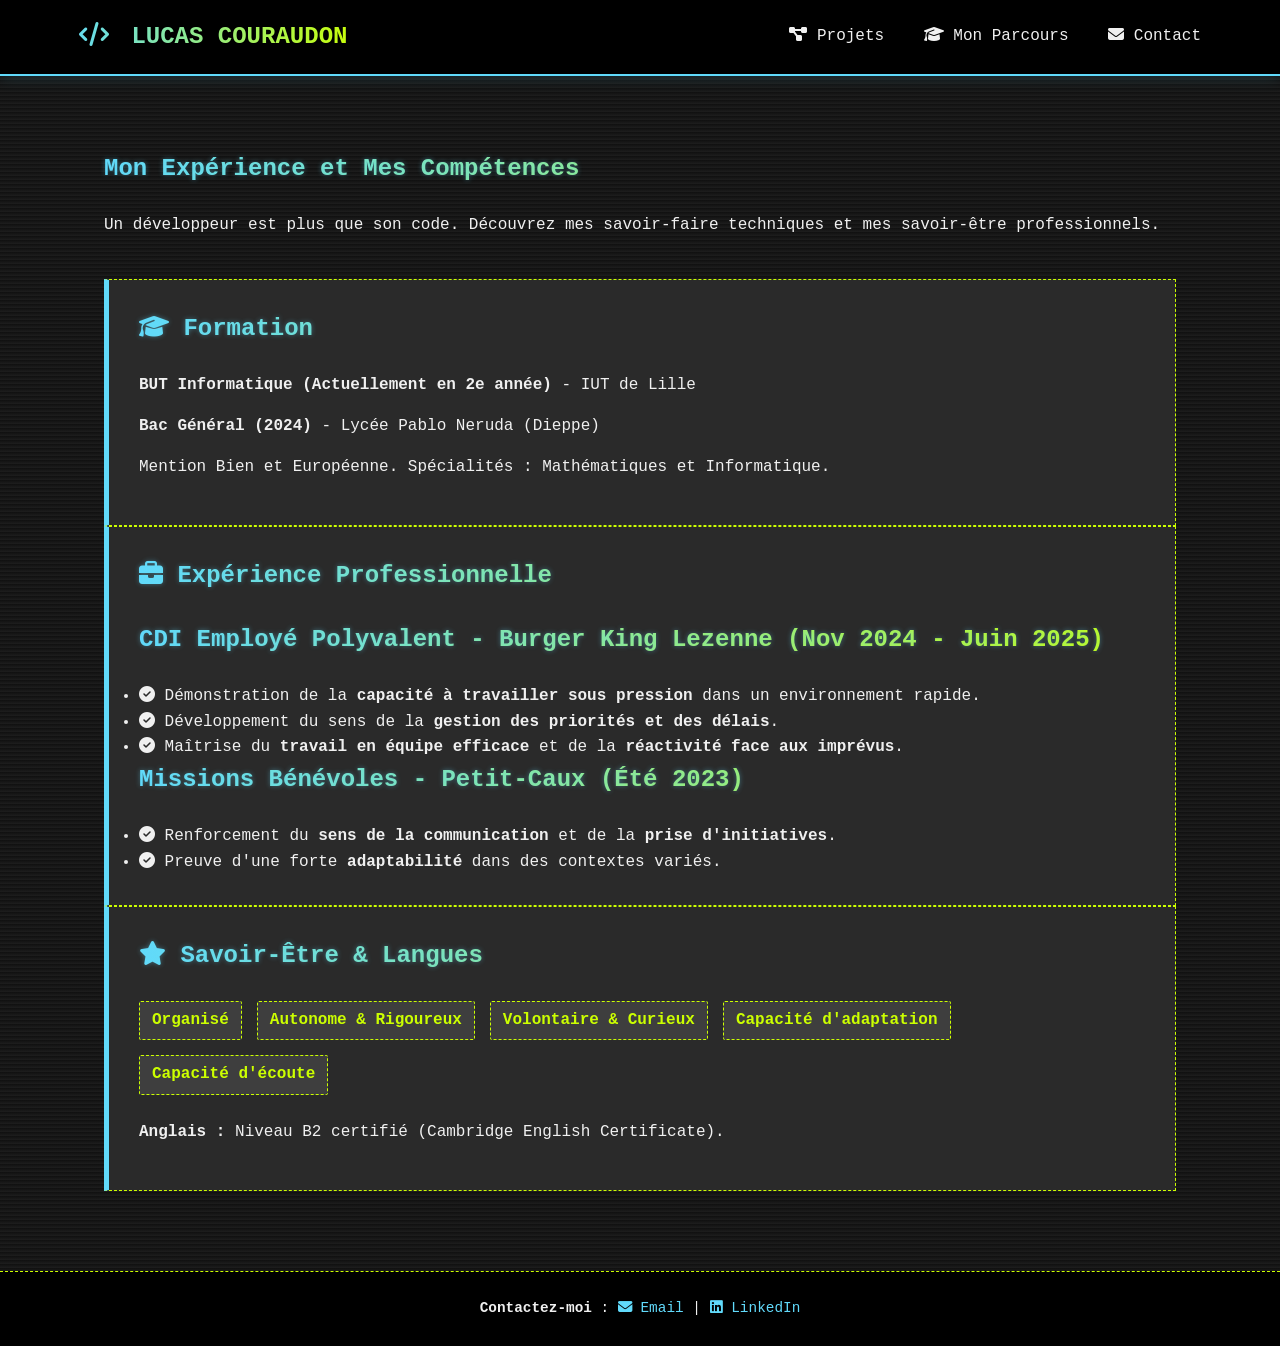
==== parcours.html @ 6d96cc27 "svp" ====
<!DOCTYPE html>
<html lang="fr">
<head>
    <meta charset="UTF-8">
    <meta name="viewport" content="width=device-width, initial-scale=1.0">
    <title>Mon Parcours - Lucas Couraudon</title>
    <link rel="stylesheet" href="style.css">
    <link rel="stylesheet" href="https://cdnjs.cloudflare.com/ajax/libs/font-awesome/6.5.2/css/all.min.css">
</head>
<body>
<nav class="navbar">
    <a href="index.html" class="logo"><i class="fas fa-code" style="margin-right: 8px;"></i> LUCAS COURAUDON</a>
    <div>
        <a href="projets.html"><i class="fas fa-project-diagram"></i> Projets</a>
        <a href="parcours.html"><i class="fas fa-graduation-cap"></i> Mon Parcours</a>
        <a href="mailto:couraudonlucas01@gmail.com"><i class="fas fa-envelope"></i> Contact</a>
    </div>
</nav>

<section>
    <h1>Mon Expérience et Mes Compétences</h1>
    <p style="color: var(--text-muted); margin-bottom: 40px;">Un développeur est plus que son code. Découvrez mes savoir-faire techniques et mes savoir-être professionnels.</p>

    <div class="project-card">
        <h2><i class="fas fa-graduation-cap"></i> Formation</h2>
        <p><strong>BUT Informatique (Actuellement en 2e année)</strong> - IUT de Lille</p>
        <p><strong>Bac Général (2024)</strong> - Lycée Pablo Neruda (Dieppe)</p>
        <p>Mention Bien et Européenne. Spécialités : Mathématiques et Informatique.</p>
    </div>

    <div class="project-card">
        <h2><i class="fas fa-briefcase"></i> Expérience Professionnelle</h2>
        <h3><strong>CDI Employé Polyvalent</strong> - Burger King Lezenne (Nov 2024 - Juin 2025)</h3>
        <ul>
            <li><i class="fas fa-check-circle"></i> Démonstration de la <strong>capacité à travailler sous pression</strong> dans un environnement rapide.</li>
            <li><i class="fas fa-check-circle"></i> Développement du sens de la <strong>gestion des priorités et des délais</strong>.</li>
            <li><i class="fas fa-check-circle"></i> Maîtrise du <strong>travail en équipe efficace</strong> et de la <strong>réactivité face aux imprévus</strong>.</li>
        </ul>
        <h3>Missions Bénévoles - Petit-Caux (Été 2023)</h3>
        <ul>
            <li><i class="fas fa-check-circle"></i> Renforcement du <strong>sens de la communication</strong> et de la <strong>prise d'initiatives</strong>.</li>
            <li><i class="fas fa-check-circle"></i> Preuve d'une forte <strong>adaptabilité</strong> dans des contextes variés.</li>
        </ul>
    </div>

    <div class="project-card">
        <h2><i class="fas fa-star"></i> Savoir-Être & Langues</h2>
        <div class="badges" style="justify-content: flex-start;">
            <span class="badge">Organisé</span>
            <span class="badge">Autonome & Rigoureux</span>
            <span class="badge">Volontaire & Curieux</span>
            <span class="badge">Capacité d'adaptation</span>
            <span class="badge">Capacité d'écoute</span>
        </div>
        <p style="margin-top: 25px;"><strong>Anglais :</strong> Niveau B2 certifié (Cambridge English Certificate).</p>
    </div>
</section>

<footer>
    <p>
        <strong>Contactez-moi</strong> :
        <a href="mailto:couraudonlucas01@gmail.com"><i class="fas fa-envelope"></i> Email</a>
        |
        <a href="https://www.linkedin.com/in/lucas-couraudon-b217b035a/" target="_blank"><i class="fab fa-linkedin"></i> LinkedIn</a>
    </p>
</footer>
</body>
</html>
---- style.css ----
/* style.css (CORRECTION SOULIGNEMENT DES LIENS) */
:root {
    --primary-color: #61dafb; /* Bleu Azur */
    --secondary-color: #CCFF00; /* Vert Acide / Chaux */
    --background-dark: #1E1E1E;
    --surface-dark: #2A2A2A;
    --text-light: #F0F0F0;
    --text-muted: #F0F0F0;
    --font-family: 'Consolas', 'Courier New', monospace;
}
* { margin: 0; padding: 0; box-sizing: border-box; }

/* FOND DU BODY AVEC TEXTURE SUBTILE */
body {
    font-family: var(--font-family);
    line-height: 1.6;
    color: var(--text-light);
    background-color: var(--background-dark);
    padding-top: 70px;
    background-image: linear-gradient(180deg, #101010, #1E1E1E);
    background-size: 100% 4px;
}

/* NAVIGATION */
.navbar {
    background-color: #000000;
    border-bottom: 2px solid var(--primary-color);
    box-shadow: 0 0 15px rgba(97, 218, 251, 0.2);
    padding: 18px 5%;
    display: flex;
    justify-content: space-between;
    align-items: center;
    position: fixed;
    width: 100%;
    top: 0;
    z-index: 1000;
}
.navbar .logo {
    background-image: linear-gradient(90deg, var(--primary-color), var(--secondary-color));
    -webkit-background-clip: text;
    -webkit-text-fill-color: transparent;
    font-size: 1.5em;
    font-weight: 700;
    text-decoration: none; /* CORRECTION: Retrait du soulignement du logo */
}
.navbar a {
    color: var(--text-light);
    padding: 0 15px;
    transition: color 0.3s;
    text-decoration: none; /* CORRECTION: Retrait du soulignement des liens de navigation */
}
.navbar a:hover { color: var(--secondary-color); }

/* SECTIONS GÉNÉRALES */
section { padding: 80px 5%; max-width: 1200px; margin: 0 auto; }
h1, h2, h3 {
    background-image: linear-gradient(90deg, var(--primary-color), var(--secondary-color));
    -webkit-background-clip: text;
    -webkit-text-fill-color: transparent;
    margin-bottom: 25px;
    text-shadow: 0 0 5px rgba(97, 218, 251, 0.4);
}

/* 1. HERO SECTION & BLOC VISUEL */
.hero-visual {
    background: var(--surface-dark);
    border: 3px dashed var(--secondary-color);
    animation: flicker 1.5s infinite alternate;
    display: flex;
    align-items: center;
    justify-content: space-between;
    padding: 100px 5%;
    max-width: 1200px;
    margin: 0 auto;
}

/* 1. Icône Géante (espacement corrigé) */
.profile-block {
    flex-shrink: 0;
    margin-right: 80px;
    text-align: center;
}
.giant-icon {
    font-size: 10em;
    background-image: linear-gradient(135deg, var(--primary-color), var(--secondary-color));
    -webkit-background-clip: text;
    -webkit-text-fill-color: transparent;
    text-shadow: 0 0 30px rgba(97, 218, 251, 0.8);
    padding: 20px;
    border: 5px dashed var(--secondary-color);
    border-radius: 0;
    background-color: #202020;
}

/* BOUTON D'ACTION PRINCIPAL */
.hero-content-text {
    flex-grow: 1;
    text-align: left;
}
.hero-content-text .cta-button {
    margin-top: 40px;
    display: inline-block;
    background-color: var(--primary-color);
    color: var(--background-dark);
    padding: 15px 35px;
    border-radius: 3px;
    font-weight: 700;
    font-size: 1.1em;
    transition: background 0.3s, box-shadow 0.3s;
    box-shadow: 0 0 10px rgba(97, 218, 251, 0.5);
    text-decoration: none; /* CORRECTION: Retrait du soulignement */
}
.hero-content-text .cta-button:hover {
    background: linear-gradient(45deg, var(--primary-color), var(--secondary-color));
    color: var(--background-dark);
}

/* 2. SECTION STACK TECHNIQUE */
.tech-stack {
    padding: 80px 5%;
    text-align: center;
}
.tech-stack h2 {
    margin-bottom: 40px;
}
.badges {
    display: flex;
    flex-wrap: wrap;
    gap: 15px;
    justify-content: center;
}

/* 2. PROJET CARDS */
.project-card {
    background: var(--surface-dark);
    padding: 30px;
    border-radius: 0;
    transition: transform 0.3s, box-shadow 0.3s;
    border: 1px dashed var(--secondary-color);
    border-left: 5px solid var(--primary-color);
}
.project-card:hover {
    transform: none;
    box-shadow: 0 0 20px rgba(204, 255, 0, 0.5);
}
.project-card h3 {
    background-image: linear-gradient(90deg, var(--primary-color), var(--secondary-color));
    -webkit-background-clip: text;
    -webkit-text-fill-color: transparent;
    font-size: 1.5em;
}

/* CORRECTION 4. ALIGNEMENT DES BADGES DANS LES CARTES DE PROJET */
.project-card .badges {
    justify-content: flex-start !important;
    margin-left: 0;
    margin-right: 0;
}

/* 4. & 5. CORRECTIONS DANS LA PAGE PROJETS */
.project-card p {
    margin: 15px 0;
    color: var(--text-light);
}

/* Boutons de projet (Style et Espacement) */
.project-card .cta-button {
    background: none;
    color: var(--secondary-color);
    padding: 10px 20px;
    border: 2px solid var(--secondary-color);
    border-radius: 3px;
    box-shadow: none;
    margin-top: 25px;
    display: inline-block;
    font-weight: 700;
    transition: background-color 0.3s, box-shadow 0.3s;
    text-decoration: none; /* CORRECTION: Retrait du soulignement */
}

.project-card .cta-button:hover {
    background-color: var(--secondary-color);
    color: var(--background-dark);
    box-shadow: 0 0 10px rgba(204, 255, 0, 0.5);
}

/* 3. BADGES DE COMPÉTENCES */
.badge {
    background-color: #3e3e3e;
    color: var(--secondary-color);
    border: 1px dashed var(--secondary-color);
    padding: 6px 12px;
    border-radius: 2px;
    font-weight: 600;
}
.badge i {
    color: var(--primary-color);
}

/* FOOTER */
footer {
    background-color: #000;
    color: var(--text-light);
    text-align: center;
    padding: 25px 0;
    font-size: 0.9em;
    border-top: 1px dashed var(--secondary-color);
}
footer a {
    color: var(--primary-color);
    text-decoration: none; /* CORRECTION: Retrait du soulignement des liens du footer */
}

/* KEYFRAMES et RÉACTIVITÉ (inchangés) */
@keyframes flicker {
    0%, 19%, 21%, 23%, 25%, 54%, 56%, 100% {
        box-shadow: 0 0 5px var(--primary-color);
    }
    20%, 24%, 55% {
        box-shadow: none;
    }
}
@media (max-width: 768px) {
    .hero-visual {
        flex-direction: column;
        text-align: center;
        padding: 50px 5%;
    }
    .profile-block {
        margin-bottom: 30px;
        margin-right: 0;
    }
    .hero-content-text h1, .hero-content-text h2, .hero-content-text .cta-button {
        text-align: center;
    }
    .giant-icon {
        font-size: 8em;
    }
}
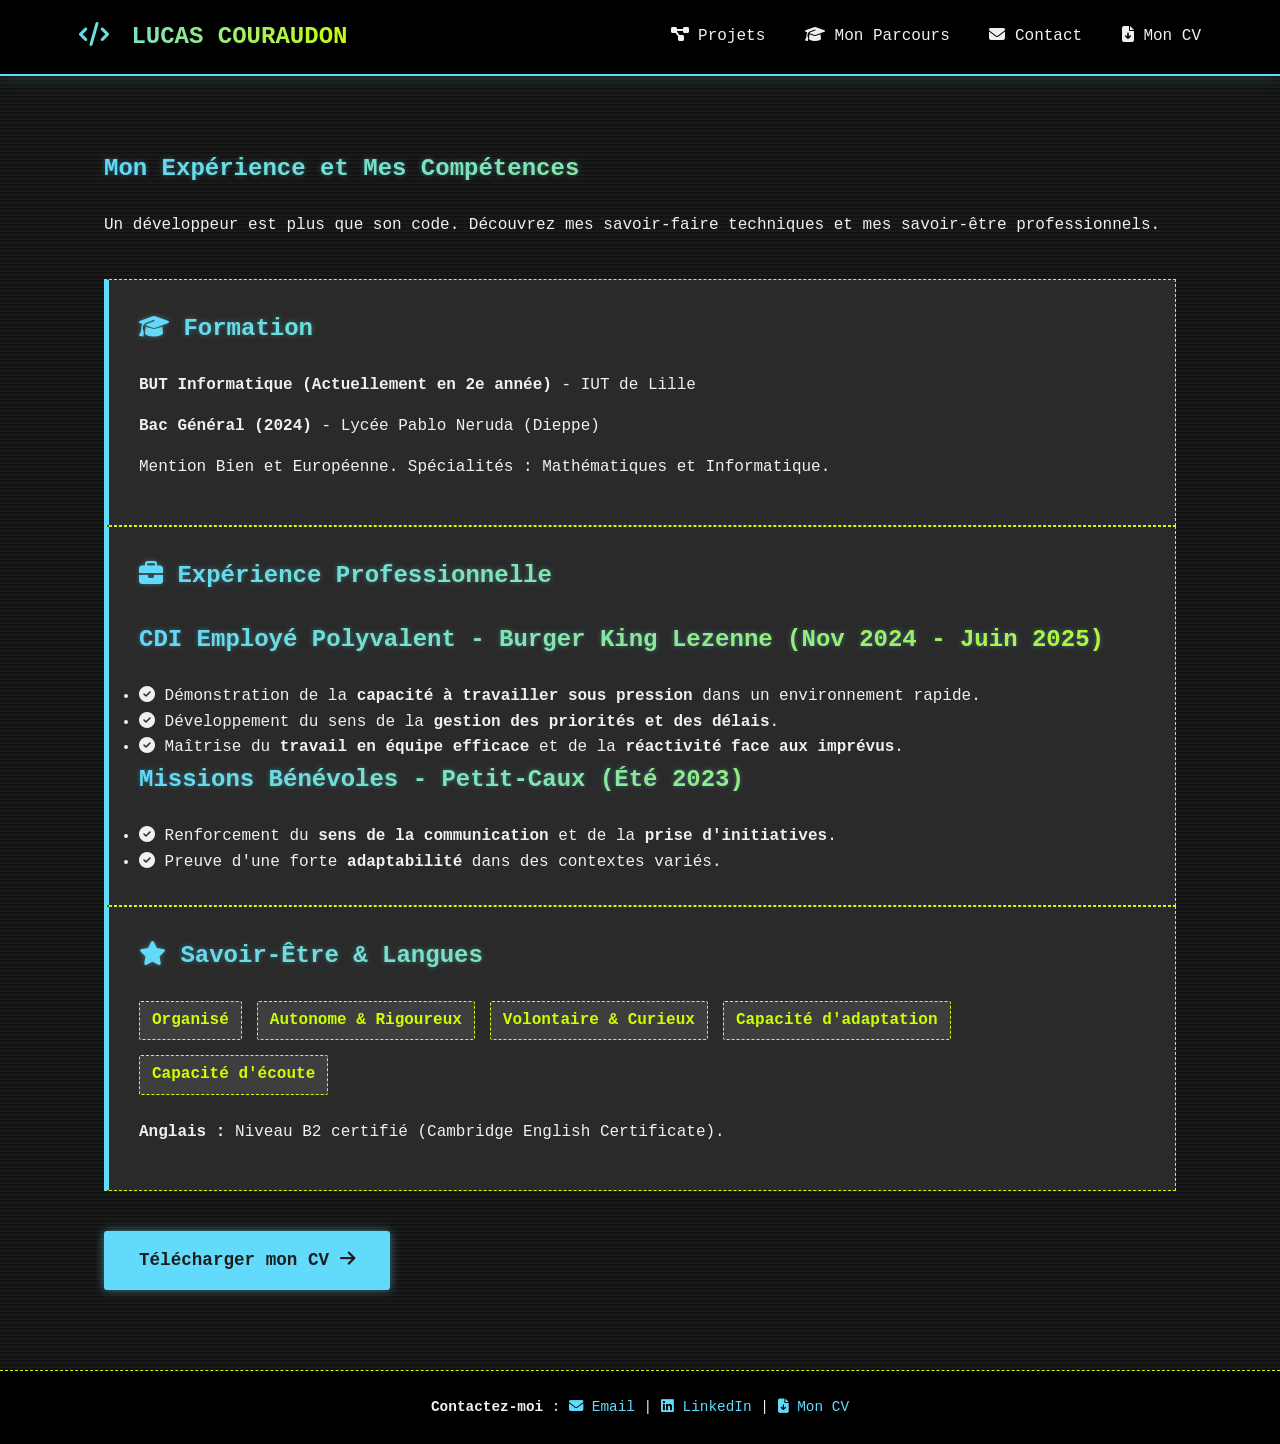
==== commit 1ec3f472: "never give up" ====
--- a/parcours.html
+++ b/parcours.html
@@ -14,6 +14,7 @@
         <a href="projets.html"><i class="fas fa-project-diagram"></i> Projets</a>
         <a href="parcours.html"><i class="fas fa-graduation-cap"></i> Mon Parcours</a>
         <a href="mailto:couraudonlucas01@gmail.com"><i class="fas fa-envelope"></i> Contact</a>
+        <a href="CV-CouraudonLucas.pdf" download="CV-CouraudonLucas.pdf"><i class="fas fa-file-download"></i> Mon CV</a>
     </div>
 </nav>
 
@@ -54,6 +55,9 @@
         </div>
         <p style="margin-top: 25px;"><strong>Anglais :</strong> Niveau B2 certifié (Cambridge English Certificate).</p>
     </div>
+    <div class="project">
+        <a href="CV-CouraudonLucas.pdf" download="CV-CouraudonLucas.pdf" class="cta-button">Télécharger mon CV <i class="fas fa-arrow-right"></i></a>
+    </div>
 </section>
 
 <footer>
@@ -62,6 +66,8 @@
         <a href="mailto:couraudonlucas01@gmail.com"><i class="fas fa-envelope"></i> Email</a>
         |
         <a href="https://www.linkedin.com/in/lucas-couraudon-b217b035a/" target="_blank"><i class="fab fa-linkedin"></i> LinkedIn</a>
+        |
+        <a href="CV-CouraudonLucas.pdf" download="CV-CouraudonLucas.pdf"><i class="fas fa-file-download"></i> Mon CV</a>
     </p>
 </footer>
 </body>
--- a/style.css
+++ b/style.css
@@ -1,4 +1,3 @@
-/* style.css (CORRECTION SOULIGNEMENT DES LIENS) */
 :root {
     --primary-color: #61dafb; /* Bleu Azur */
     --secondary-color: #CCFF00; /* Vert Acide / Chaux */
@@ -41,13 +40,13 @@
     -webkit-text-fill-color: transparent;
     font-size: 1.5em;
     font-weight: 700;
-    text-decoration: none; /* CORRECTION: Retrait du soulignement du logo */
+    text-decoration: none;
 }
 .navbar a {
     color: var(--text-light);
     padding: 0 15px;
     transition: color 0.3s;
-    text-decoration: none; /* CORRECTION: Retrait du soulignement des liens de navigation */
+    text-decoration: none;
 }
 .navbar a:hover { color: var(--secondary-color); }
 
@@ -74,7 +73,7 @@
     margin: 0 auto;
 }
 
-/* 1. Icône Géante (espacement corrigé) */
+/* 1. Icône Géante*/
 .profile-block {
     flex-shrink: 0;
     margin-right: 80px;
@@ -97,7 +96,7 @@
     flex-grow: 1;
     text-align: left;
 }
-.hero-content-text .cta-button {
+.cta-button {
     margin-top: 40px;
     display: inline-block;
     background-color: var(--primary-color);
@@ -108,9 +107,9 @@
     font-size: 1.1em;
     transition: background 0.3s, box-shadow 0.3s;
     box-shadow: 0 0 10px rgba(97, 218, 251, 0.5);
-    text-decoration: none; /* CORRECTION: Retrait du soulignement */
-}
-.hero-content-text .cta-button:hover {
+    text-decoration: none;
+}
+.cta-button:hover {
     background: linear-gradient(45deg, var(--primary-color), var(--secondary-color));
     color: var(--background-dark);
 }
@@ -150,20 +149,17 @@
     font-size: 1.5em;
 }
 
-/* CORRECTION 4. ALIGNEMENT DES BADGES DANS LES CARTES DE PROJET */
 .project-card .badges {
     justify-content: flex-start !important;
     margin-left: 0;
     margin-right: 0;
 }
 
-/* 4. & 5. CORRECTIONS DANS LA PAGE PROJETS */
 .project-card p {
     margin: 15px 0;
     color: var(--text-light);
 }
 
-/* Boutons de projet (Style et Espacement) */
 .project-card .cta-button {
     background: none;
     color: var(--secondary-color);
@@ -175,7 +171,7 @@
     display: inline-block;
     font-weight: 700;
     transition: background-color 0.3s, box-shadow 0.3s;
-    text-decoration: none; /* CORRECTION: Retrait du soulignement */
+    text-decoration: none;
 }
 
 .project-card .cta-button:hover {
@@ -208,7 +204,7 @@
 }
 footer a {
     color: var(--primary-color);
-    text-decoration: none; /* CORRECTION: Retrait du soulignement des liens du footer */
+    text-decoration: none;
 }
 
 /* KEYFRAMES et RÉACTIVITÉ (inchangés) */
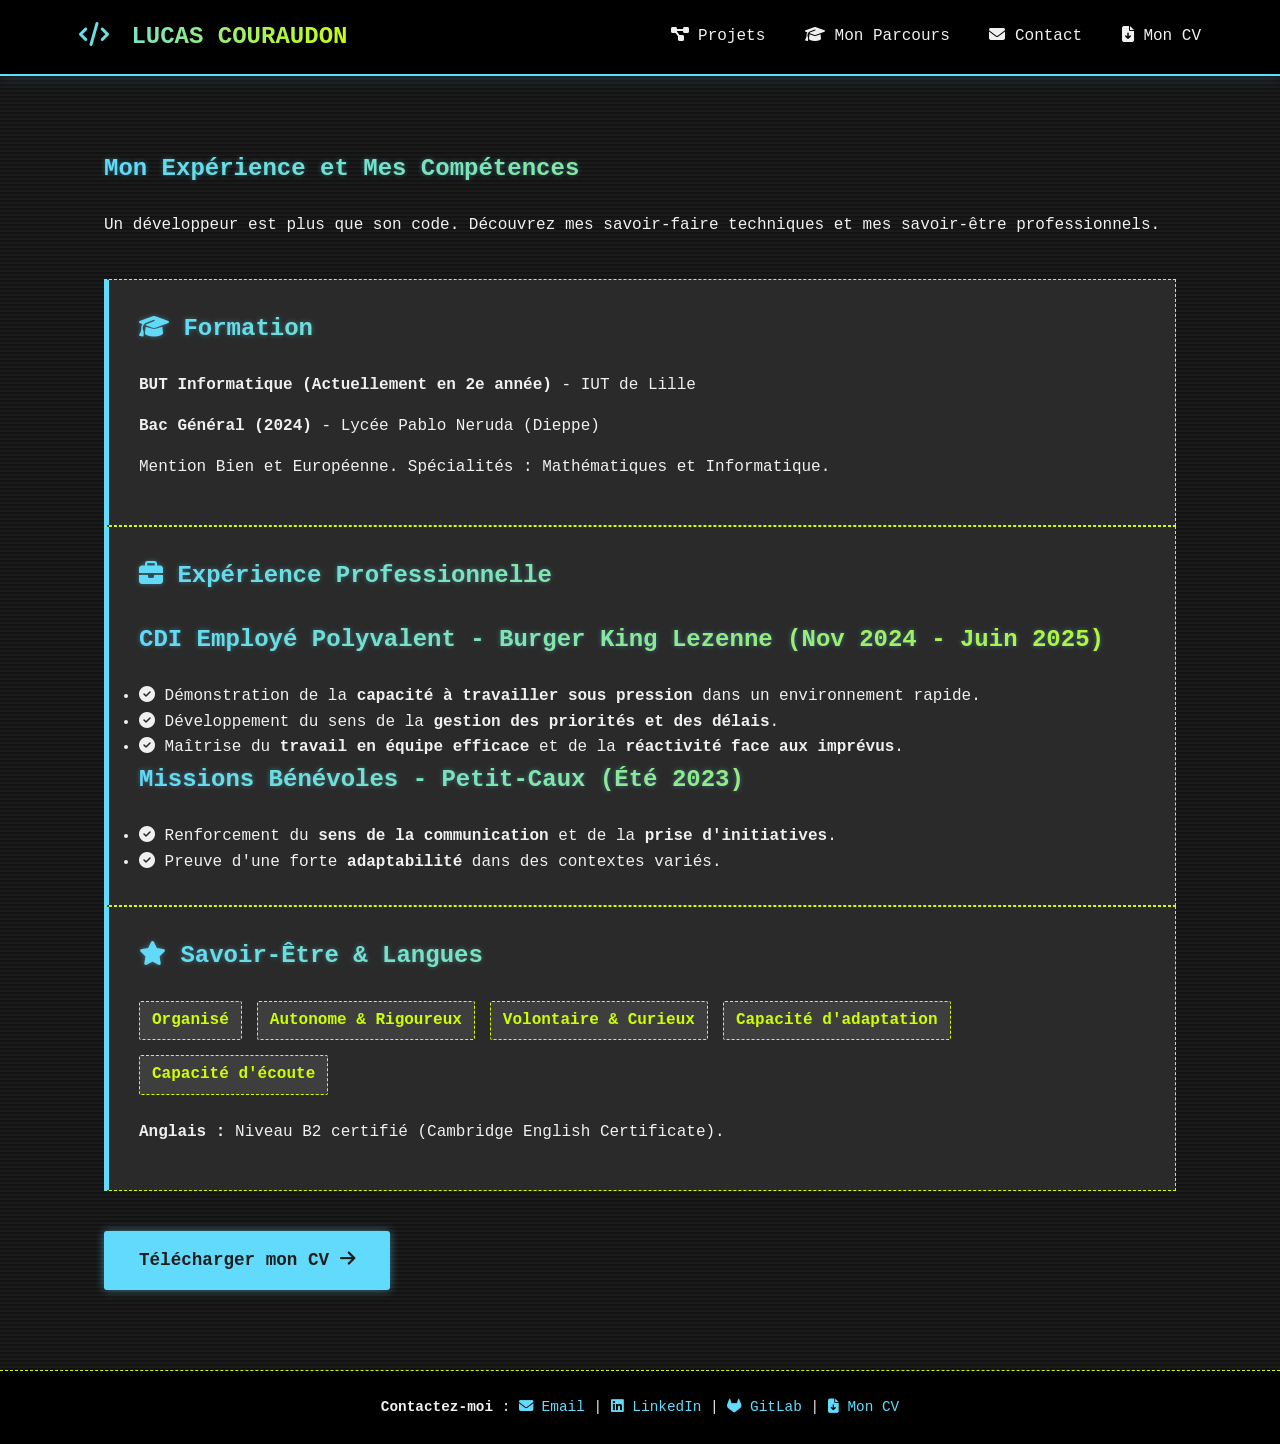
==== commit 31608cac: "Ajout du .msi et de lien vers mon GitLab" ====
--- a/parcours.html
+++ b/parcours.html
@@ -67,6 +67,8 @@
         |
         <a href="https://www.linkedin.com/in/lucas-couraudon-b217b035a/" target="_blank"><i class="fab fa-linkedin"></i> LinkedIn</a>
         |
+        <a href="https://gitlab.univ-lille.fr/lucas.couraudon.etu" target="_blank"><i class="fab fa-gitlab"></i> GitLab</a>
+        |
         <a href="CV-CouraudonLucas.pdf" download="CV-CouraudonLucas.pdf"><i class="fas fa-file-download"></i> Mon CV</a>
     </p>
 </footer>
--- a/style.css
+++ b/style.css
@@ -150,7 +150,7 @@
 }
 
 .project-card .badges {
-    justify-content: flex-start !important;
+    justify-content: flex-start;
     margin-left: 0;
     margin-right: 0;
 }
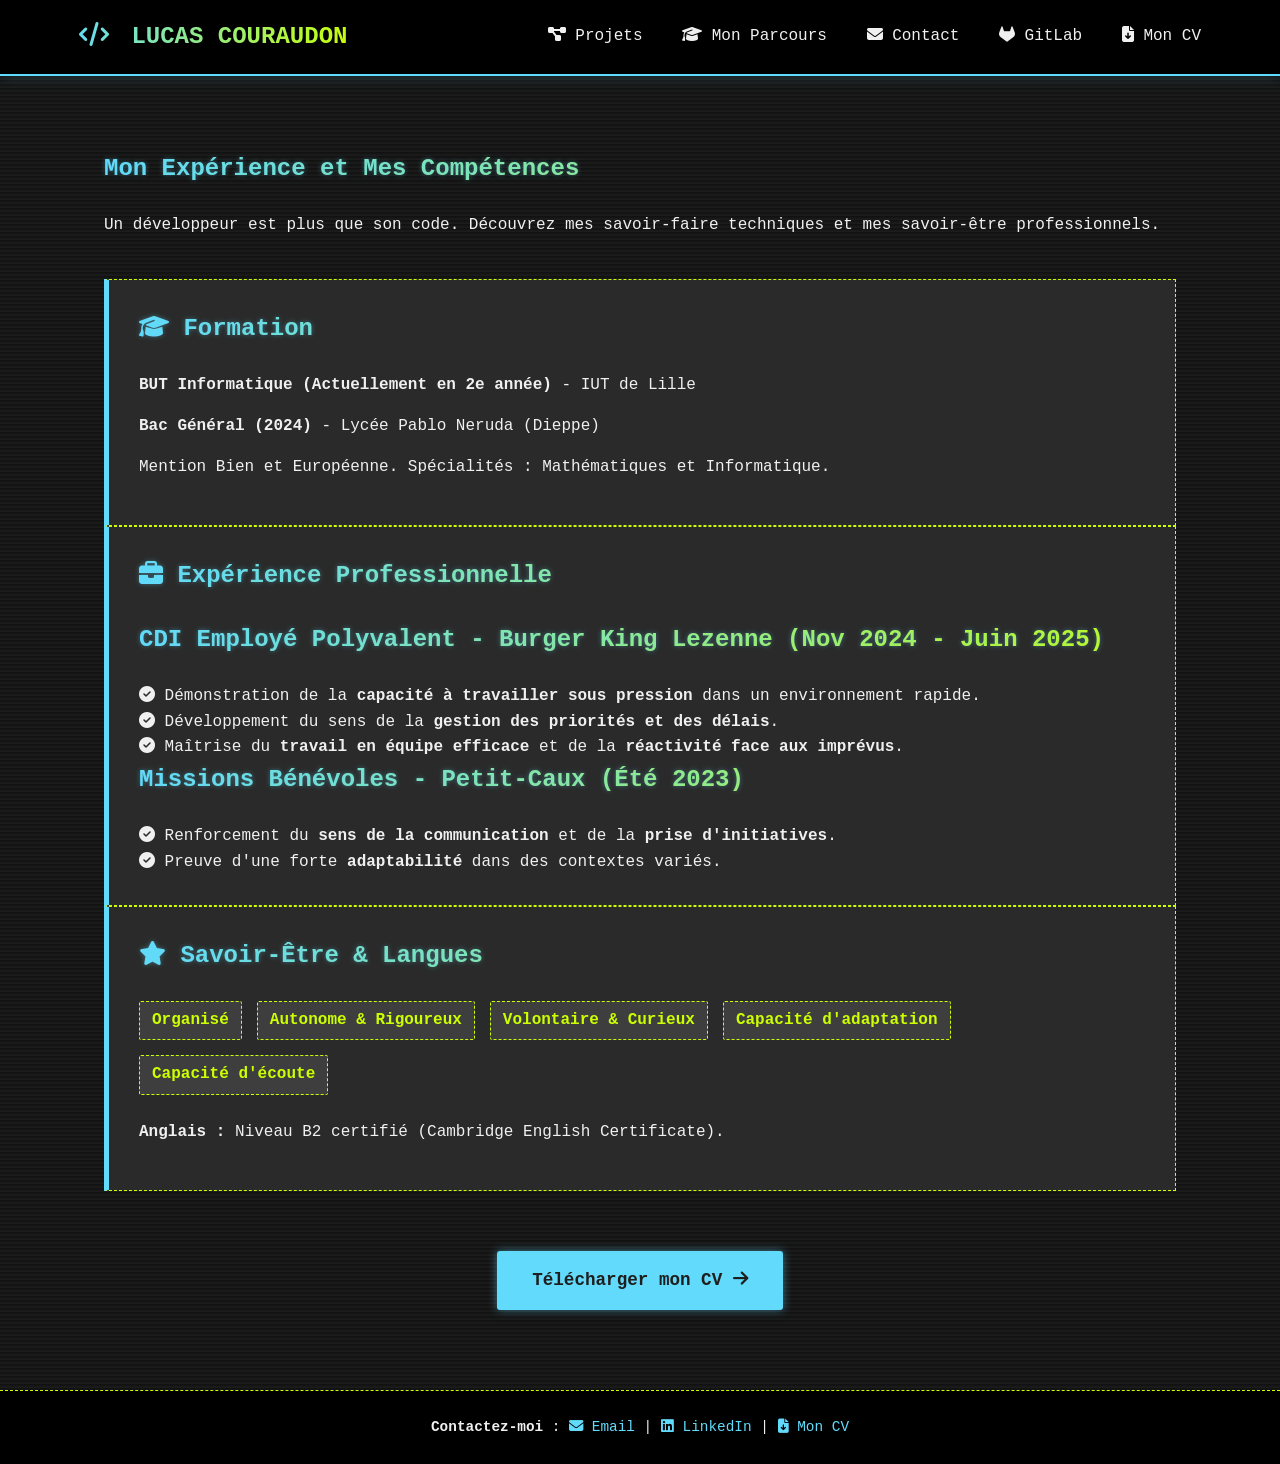
==== commit c78247b5: "Mis a jour du CV-Numérique" ====
--- a/parcours.html
+++ b/parcours.html
@@ -14,6 +14,7 @@
         <a href="projets.html"><i class="fas fa-project-diagram"></i> Projets</a>
         <a href="parcours.html"><i class="fas fa-graduation-cap"></i> Mon Parcours</a>
         <a href="mailto:couraudonlucas01@gmail.com"><i class="fas fa-envelope"></i> Contact</a>
+        <a href="https://gitlab.univ-lille.fr/lucas.couraudon.etu" target="_blank"><i class="fab fa-gitlab"></i> GitLab</a>
         <a href="CV-CouraudonLucas.pdf" download="CV-CouraudonLucas.pdf"><i class="fas fa-file-download"></i> Mon CV</a>
     </div>
 </nav>
@@ -55,7 +56,7 @@
         </div>
         <p style="margin-top: 25px;"><strong>Anglais :</strong> Niveau B2 certifié (Cambridge English Certificate).</p>
     </div>
-    <div class="project">
+    <div class="project" style="text-align: center; margin-top: 20px;">
         <a href="CV-CouraudonLucas.pdf" download="CV-CouraudonLucas.pdf" class="cta-button">Télécharger mon CV <i class="fas fa-arrow-right"></i></a>
     </div>
 </section>
@@ -67,8 +68,6 @@
         |
         <a href="https://www.linkedin.com/in/lucas-couraudon-b217b035a/" target="_blank"><i class="fab fa-linkedin"></i> LinkedIn</a>
         |
-        <a href="https://gitlab.univ-lille.fr/lucas.couraudon.etu" target="_blank"><i class="fab fa-gitlab"></i> GitLab</a>
-        |
         <a href="CV-CouraudonLucas.pdf" download="CV-CouraudonLucas.pdf"><i class="fas fa-file-download"></i> Mon CV</a>
     </p>
 </footer>
--- a/style.css
+++ b/style.css
@@ -149,6 +149,10 @@
     font-size: 1.5em;
 }
 
+.project-card ul {
+    list-style-type: none;
+}
+
 .project-card .badges {
     justify-content: flex-start;
     margin-left: 0;
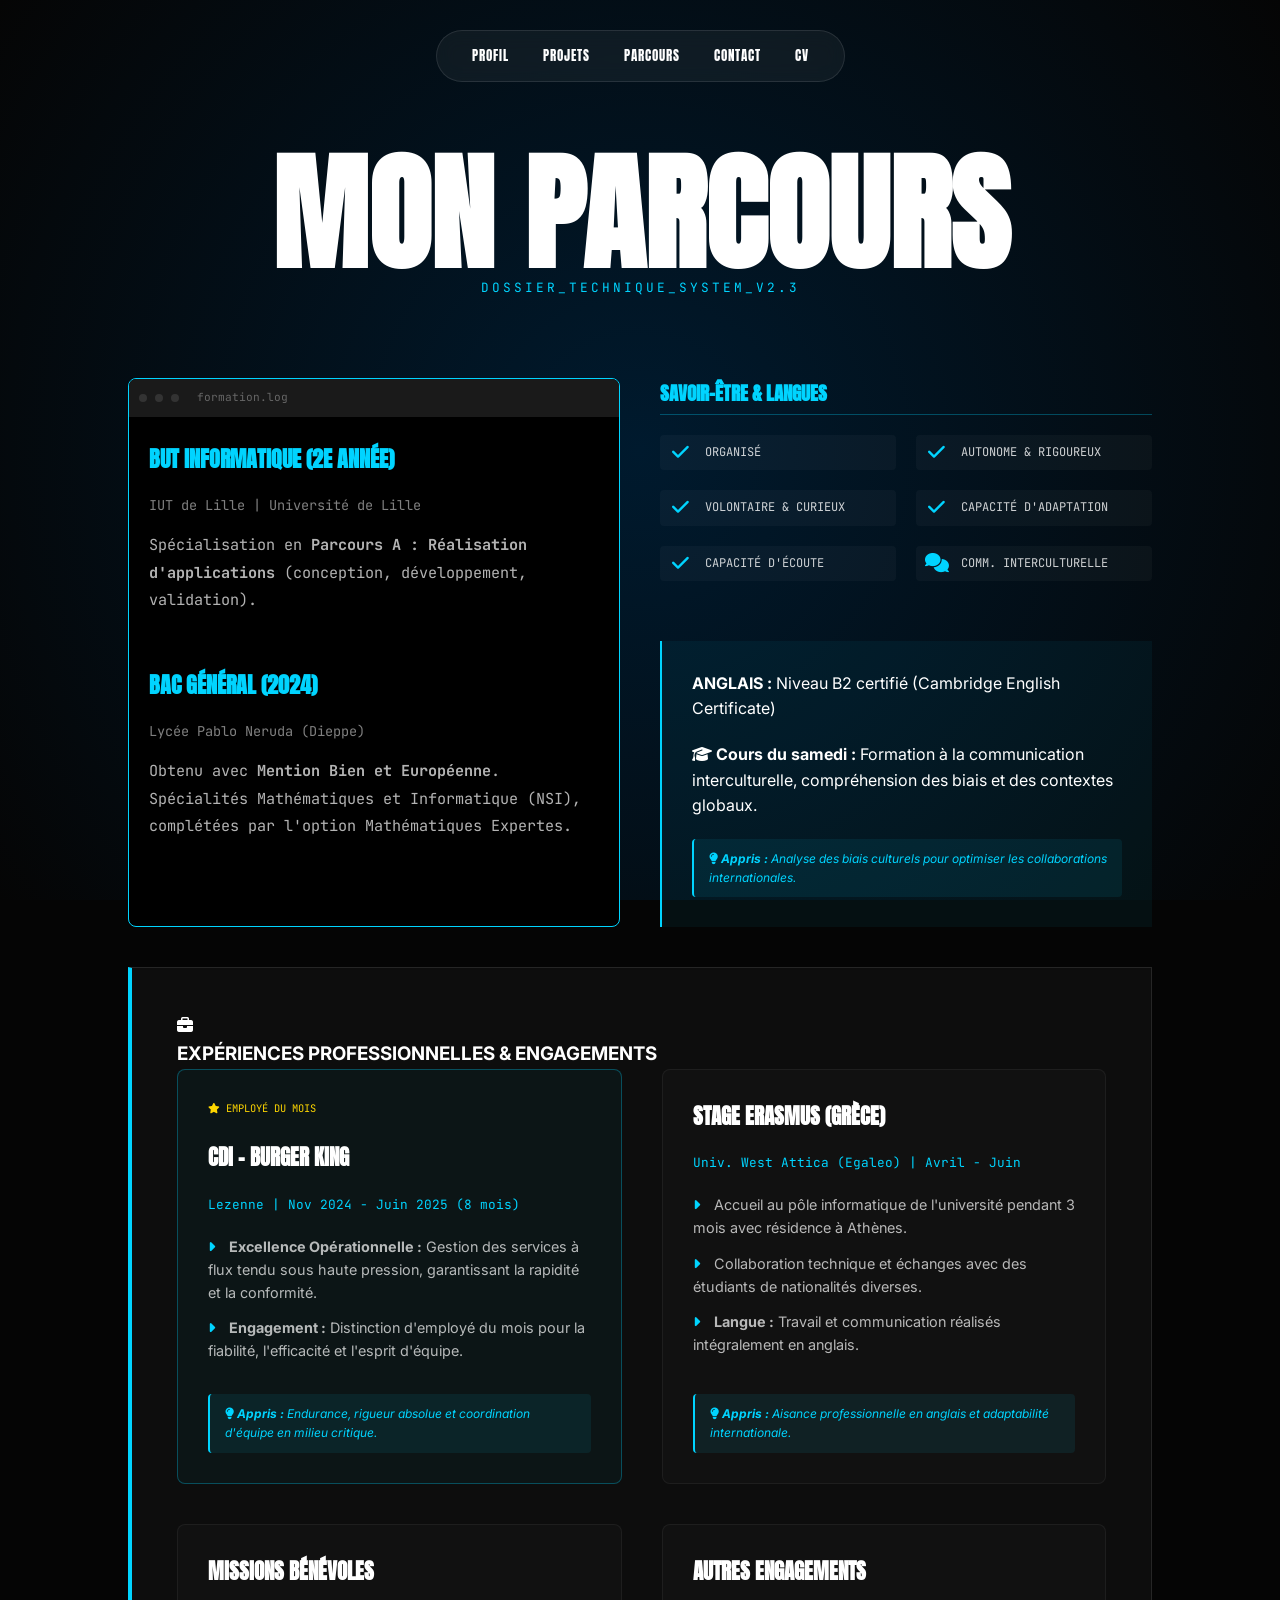
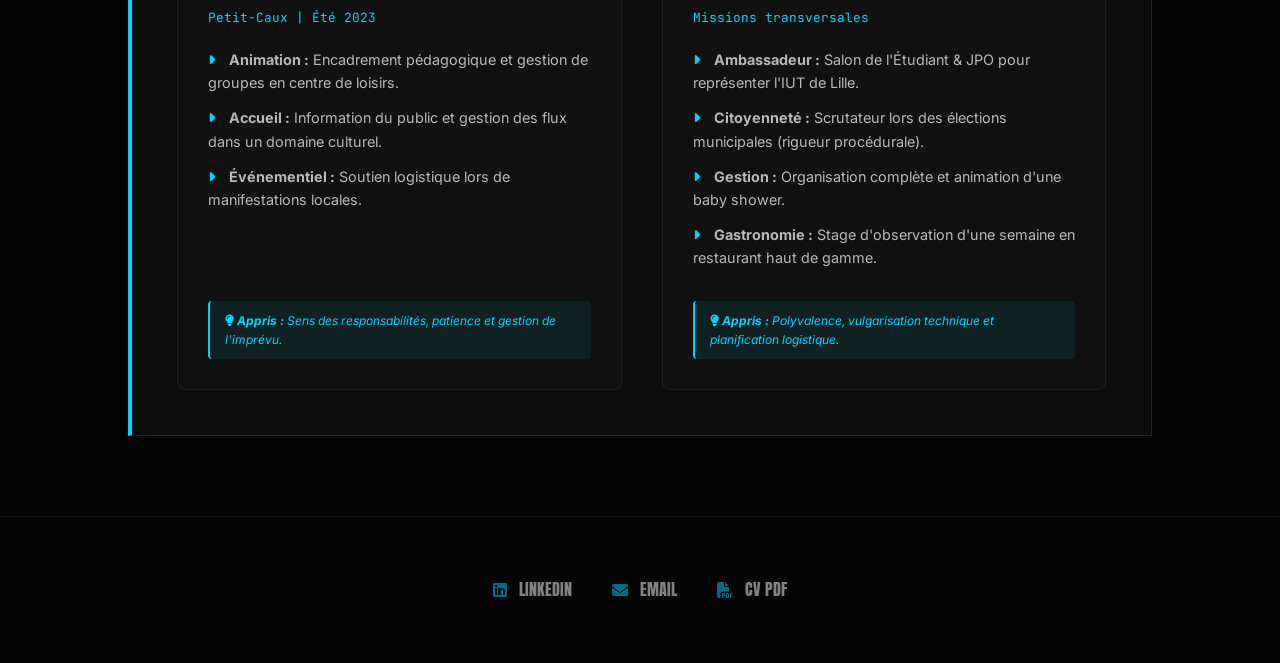
==== commit 84e5d71a: "Refonte entiere" ====
--- a/parcours.html
+++ b/parcours.html
@@ -4,72 +4,137 @@
     <meta charset="UTF-8">
     <meta name="viewport" content="width=device-width, initial-scale=1.0">
     <title>Mon Parcours - Lucas Couraudon</title>
-    <link rel="stylesheet" href="style.css">
+    <link rel="stylesheet" href="css/common.css">
+    <link rel="stylesheet" href="css/parcours.css">
     <link rel="stylesheet" href="https://cdnjs.cloudflare.com/ajax/libs/font-awesome/6.5.2/css/all.min.css">
+    <link href="https://fonts.googleapis.com/css2?family=Anton&family=Inter:wght@400;700&family=JetBrains+Mono&display=swap" rel="stylesheet">
 </head>
 <body>
-<nav class="navbar">
-    <a href="index.html" class="logo"><i class="fas fa-code" style="margin-right: 8px;"></i> LUCAS COURAUDON</a>
-    <div>
-        <a href="projets.html"><i class="fas fa-project-diagram"></i> Projets</a>
-        <a href="parcours.html"><i class="fas fa-graduation-cap"></i> Mon Parcours</a>
-        <a href="mailto:couraudonlucas01@gmail.com"><i class="fas fa-envelope"></i> Contact</a>
-        <a href="https://gitlab.univ-lille.fr/lucas.couraudon.etu" target="_blank"><i class="fab fa-gitlab"></i> GitLab</a>
-        <a href="CV-CouraudonLucas.pdf" download="CV-CouraudonLucas.pdf"><i class="fas fa-file-download"></i> Mon CV</a>
+
+<nav class="barre-navigation">
+    <div class="liens-navigation">
+        <a href="index.html">PROFIL</a>
+        <a href="projets.html">PROJETS</a>
+        <a href="parcours.html">PARCOURS</a>
+        <a href="mailto:couraudonlucas01@gmail.com">CONTACT</a>
+        <a href="docs/CV-CouraudonLucas.pdf" download>CV</a>
     </div>
 </nav>
 
-<section>
-    <h1>Mon Expérience et Mes Compétences</h1>
-    <p style="color: var(--text-muted); margin-bottom: 40px;">Un développeur est plus que son code. Découvrez mes savoir-faire techniques et mes savoir-être professionnels.</p>
+<section class="entete-page">
+    <h1 class="titre-principal">MON PARCOURS</h1>
+    <p class="sous-titre-technique">DOSSIER_TECHNIQUE_SYSTEM_V2.3</p>
+</section>
 
-    <div class="project-card">
-        <h2><i class="fas fa-graduation-cap"></i> Formation</h2>
-        <p><strong>BUT Informatique (Actuellement en 2e année)</strong> - IUT de Lille</p>
-        <p><strong>Bac Général (2024)</strong> - Lycée Pablo Neruda (Dieppe)</p>
-        <p>Mention Bien et Européenne. Spécialités : Mathématiques et Informatique.</p>
-    </div>
+<section class="section-contenu-parcours">
+    <div class="grille-parcours">
+        
+        <div class="bloc-parcours fenetre-terminal">
+            <div class="entete-terminal">
+                <span class="point-terminal"></span><span class="point-terminal"></span><span class="point-terminal"></span>
+                <span class="titre-terminal">formation.log</span>
+            </div>
+            <div class="contenu-terminal">
+                <div class="item-parcours">
+                    <h3>BUT INFORMATIQUE (2E ANNÉE)</h3>
+                    <p class="institution">IUT de Lille | Université de Lille</p>
+                    <p class="description-longue">Spécialisation en <strong>Parcours A : Réalisation d'applications</strong> (conception, développement, validation).</p>
+                </div>
+                <div class="item-parcours">
+                    <h3>BAC GÉNÉRAL (2024)</h3>
+                    <p class="institution">Lycée Pablo Neruda (Dieppe)</p>
+                    <p class="description-longue">Obtenu avec <strong>Mention Bien et Européenne</strong>. Spécialités Mathématiques et Informatique (NSI), complétées par l'option Mathématiques Expertes.</p>
+                </div>
+            </div>
+        </div>
 
-    <div class="project-card">
-        <h2><i class="fas fa-briefcase"></i> Expérience Professionnelle</h2>
-        <h3><strong>CDI Employé Polyvalent</strong> - Burger King Lezenne (Nov 2024 - Juin 2025)</h3>
-        <ul>
-            <li><i class="fas fa-check-circle"></i> Démonstration de la <strong>capacité à travailler sous pression</strong> dans un environnement rapide.</li>
-            <li><i class="fas fa-check-circle"></i> Développement du sens de la <strong>gestion des priorités et des délais</strong>.</li>
-            <li><i class="fas fa-check-circle"></i> Maîtrise du <strong>travail en équipe efficace</strong> et de la <strong>réactivité face aux imprévus</strong>.</li>
-        </ul>
-        <h3>Missions Bénévoles - Petit-Caux (Été 2023)</h3>
-        <ul>
-            <li><i class="fas fa-check-circle"></i> Renforcement du <strong>sens de la communication</strong> et de la <strong>prise d'initiatives</strong>.</li>
-            <li><i class="fas fa-check-circle"></i> Preuve d'une forte <strong>adaptabilité</strong> dans des contextes variés.</li>
-        </ul>
-    </div>
+        <div class="bloc-parcours">
+            <div class="bloc-detail">
+                <h3>SAVOIR-ÊTRE & LANGUES</h3>
+                <div class="liste-logiciels">
+                    <div class="item-logiciel"><i class="fas fa-check"></i> ORGANISÉ</div>
+                    <div class="item-logiciel"><i class="fas fa-check"></i> AUTONOME & RIGOUREUX</div>
+                    <div class="item-logiciel"><i class="fas fa-check"></i> VOLONTAIRE & CURIEUX</div>
+                    <div class="item-logiciel"><i class="fas fa-check"></i> CAPACITÉ D'ADAPTATION</div>
+                    <div class="item-logiciel"><i class="fas fa-check"></i> CAPACITÉ D'ÉCOUTE</div>
+                    <div class="item-logiciel"><i class="fas fa-comments"></i> COMM. INTERCULTURELLE</div>
+                </div>
+                <div class="langue-box">
+                    <p><strong>ANGLAIS :</strong> Niveau B2 certifié (Cambridge English Certificate)</p>
+                    <p class="detail-cours-samedi">
+                        <i class="fas fa-graduation-cap"></i> <strong>Cours du samedi :</strong> Formation à la communication interculturelle, compréhension des biais et des contextes globaux.
+                    </p>
+                    <p class="appris-text"><i class="fas fa-lightbulb"></i> <strong>Appris :</strong> Analyse des biais culturels pour optimiser les collaborations internationales.</p>
+                </div>
+            </div>
+        </div>
 
-    <div class="project-card">
-        <h2><i class="fas fa-star"></i> Savoir-Être & Langues</h2>
-        <div class="badges" style="justify-content: flex-start;">
-            <span class="badge">Organisé</span>
-            <span class="badge">Autonome & Rigoureux</span>
-            <span class="badge">Volontaire & Curieux</span>
-            <span class="badge">Capacité d'adaptation</span>
-            <span class="badge">Capacité d'écoute</span>
+        <div class="bloc-parcours carte-projet grille-pleine-largeur">
+            <div class="corps-carte">
+                <div class="entete-carte">
+                    <span class="numero-projet"><i class="fas fa-briefcase"></i></span>
+                    <h3>EXPÉRIENCES PROFESSIONNELLES & ENGAGEMENTS</h3>
+                </div>
+                
+                <div class="grille-experiences">
+                    <div class="detail-exp highlight-exp">
+                        <div class="tag-job"><i class="fas fa-star"></i> EMPLOYÉ DU MOIS</div>
+                        <h4>CDI - BURGER KING</h4>
+                        <p class="meta-exp">Lezenne | Nov 2024 - Juin 2025 (8 mois)</p>
+                        <ul class="liste-points">
+                            <li><i class="fas fa-caret-right"></i> <strong>Excellence Opérationnelle :</strong> Gestion des services à flux tendu sous haute pression, garantissant la rapidité et la conformité.</li>
+                            <li><i class="fas fa-caret-right"></i> <strong>Engagement :</strong> Distinction d'employé du mois pour la fiabilité, l'efficacité et l'esprit d'équipe.</li>
+                        </ul>
+                        <p class="appris-text"><i class="fas fa-lightbulb"></i> <strong>Appris :</strong> Endurance, rigueur absolue et coordination d'équipe en milieu critique.</p>
+                    </div>
+
+                    <div class="detail-exp">
+                        <h4>STAGE ERASMUS (GRÈCE)</h4>
+                        <p class="meta-exp">Univ. West Attica (Egaleo) | Avril - Juin</p>
+                        <ul class="liste-points">
+                            <li><i class="fas fa-caret-right"></i> Accueil au pôle informatique de l'université pendant 3 mois avec résidence à Athènes.</li>
+                            <li><i class="fas fa-caret-right"></i> Collaboration technique et échanges avec des étudiants de nationalités diverses.</li>
+                            <li><i class="fas fa-caret-right"></i> <strong>Langue :</strong> Travail et communication réalisés intégralement en anglais.</li>
+                        </ul>
+                        <p class="appris-text"><i class="fas fa-lightbulb"></i> <strong>Appris :</strong> Aisance professionnelle en anglais et adaptabilité internationale.</p>
+                    </div>
+
+                    <div class="detail-exp">
+                        <h4>MISSIONS BÉNÉVOLES</h4>
+                        <p class="meta-exp">Petit-Caux | Été 2023</p>
+                        <ul class="liste-points">
+                            <li><i class="fas fa-caret-right"></i> <strong>Animation :</strong> Encadrement pédagogique et gestion de groupes en centre de loisirs.</li>
+                            <li><i class="fas fa-caret-right"></i> <strong>Accueil :</strong> Information du public et gestion des flux dans un domaine culturel.</li>
+                            <li><i class="fas fa-caret-right"></i> <strong>Événementiel :</strong> Soutien logistique lors de manifestations locales.</li>
+                        </ul>
+                        <p class="appris-text"><i class="fas fa-lightbulb"></i> <strong>Appris :</strong> Sens des responsabilités, patience et gestion de l'imprévu.</p>
+                    </div>
+
+                    <div class="detail-exp">
+                        <h4>AUTRES ENGAGEMENTS</h4>
+                        <p class="meta-exp">Missions transversales</p>
+                        <ul class="liste-points">
+                            <li><i class="fas fa-caret-right"></i> <strong>Ambassadeur :</strong> Salon de l'Étudiant & JPO pour représenter l'IUT de Lille.</li>
+                            <li><i class="fas fa-caret-right"></i> <strong>Citoyenneté :</strong> Scrutateur lors des élections municipales (rigueur procédurale).</li>
+                            <li><i class="fas fa-caret-right"></i> <strong>Gestion :</strong> Organisation complète et animation d'une baby shower.</li>
+                            <li><i class="fas fa-caret-right"></i> <strong>Gastronomie :</strong> Stage d'observation d'une semaine en restaurant haut de gamme.</li>
+                        </ul>
+                        <p class="appris-text"><i class="fas fa-lightbulb"></i> <strong>Appris :</strong> Polyvalence, vulgarisation technique et planification logistique.</p>
+                    </div>
+                </div>
+            </div>
         </div>
-        <p style="margin-top: 25px;"><strong>Anglais :</strong> Niveau B2 certifié (Cambridge English Certificate).</p>
-    </div>
-    <div class="project" style="text-align: center; margin-top: 20px;">
-        <a href="CV-CouraudonLucas.pdf" download="CV-CouraudonLucas.pdf" class="cta-button">Télécharger mon CV <i class="fas fa-arrow-right"></i></a>
+
     </div>
 </section>
 
-<footer>
-    <p>
-        <strong>Contactez-moi</strong> :
-        <a href="mailto:couraudonlucas01@gmail.com"><i class="fas fa-envelope"></i> Email</a>
-        |
-        <a href="https://www.linkedin.com/in/lucas-couraudon-b217b035a/" target="_blank"><i class="fab fa-linkedin"></i> LinkedIn</a>
-        |
-        <a href="CV-CouraudonLucas.pdf" download="CV-CouraudonLucas.pdf"><i class="fas fa-file-download"></i> Mon CV</a>
-    </p>
+<footer class="pied-page-minimal">
+    <div class="liens-externes-footer">
+        <a href="https://www.linkedin.com/in/lucas-couraudon-b217b035a/" target="_blank"><i class="fab fa-linkedin"></i> LINKEDIN</a>
+        <a href="mailto:couraudonlucas01@gmail.com"><i class="fas fa-envelope"></i> EMAIL</a>
+        <a href="docs/CV-CouraudonLucas.pdf" download><i class="fas fa-file-pdf"></i> CV PDF</a>
+    </div>
 </footer>
+
 </body>
 </html>
--- a/css/common.css
+++ b/css/common.css
@@ -0,0 +1,222 @@
+:root {
+    --fond-noir: #050505;
+    --accent-bleu: #00d4ff;
+    --accent-rouge: #8c0022;
+    --texte-blanc: #ffffff;
+    --police-titre: 'Anton', sans-serif;
+    --police-corps: 'Inter', sans-serif;
+    --police-technique: 'JetBrains Mono', monospace;
+}
+
+* {
+    margin: 0;
+    padding: 0;
+    box-sizing: border-box;
+}
+
+body {
+    background-color: var(--fond-noir);
+    color: var(--texte-blanc);
+    font-family: var(--police-corps);
+    background-image: radial-gradient(circle at 50% 50%, #001a2e 0%, #050505 100%);
+    background-attachment: fixed;
+    line-height: 1.6;
+    overflow-x: hidden;
+}
+
+/* --- NAVIGATION --- */
+.barre-navigation {
+    position: fixed;
+    top: 0;
+    width: 100%;
+    display: flex;
+    justify-content: center;
+    padding: 30px;
+    z-index: 1000;
+}
+
+.liens-navigation {
+    background: rgba(255, 255, 255, 0.05);
+    padding: 10px 20px;
+    border-radius: 50px;
+    border: 1px solid rgba(255, 255, 255, 0.1);
+    backdrop-filter: blur(10px);
+}
+
+.liens-navigation a {
+    text-transform: uppercase;
+    font-family: var(--police-titre);
+    font-size: 0.8rem;
+    letter-spacing: 1px;
+    padding: 5px 15px;
+    color: var(--texte-blanc);
+    text-decoration: none;
+    transition: 0.3s;
+    display: inline-block;
+}
+
+.liens-navigation a:hover, .liens-navigation a.actif {
+    background: var(--accent-bleu);
+    color: black;
+    border-radius: 20px;
+}
+
+/* --- HEADERS --- */
+.entete-page {
+    padding-top: 150px;
+    text-align: center;
+}
+
+.titre-principal {
+    font-family: var(--police-titre);
+    font-size: 8rem;
+    line-height: 1;
+    margin: 0;
+}
+
+.sous-titre-technique {
+    font-family: var(--police-technique);
+    color: var(--accent-bleu);
+    font-size: 0.8rem;
+    letter-spacing: 3px;
+}
+
+/* --- COMPOSANTS SHARED (Terminal & Skills) --- */
+.fenetre-terminal {
+    width: 100%;
+    background: #000;
+    border: 1px solid var(--accent-bleu);
+    border-radius: 8px;
+    font-family: var(--police-technique);
+    overflow: hidden;
+}
+
+.entete-terminal {
+    background: #1a1a1a;
+    padding: 10px;
+    display: flex;
+    align-items: center;
+    gap: 8px;
+}
+
+.point-terminal {
+    width: 8px;
+    height: 8px;
+    border-radius: 50%;
+    background: #333;
+}
+
+.titre-terminal {
+    font-size: 0.7rem;
+    color: #666;
+    margin-left: 10px;
+}
+
+.contenu-terminal {
+    padding: 20px;
+    font-size: 0.85rem;
+    line-height: 2;
+}
+
+.invite-commande {
+    color: var(--accent-bleu);
+    font-weight: bold;
+}
+
+.bloc-detail h3 {
+    font-family: var(--police-titre);
+    font-size: 1.2rem;
+    margin-bottom: 20px;
+    color: var(--accent-bleu);
+    border-bottom: 1px solid rgba(0, 212, 255, 0.3);
+    padding-bottom: 5px;
+}
+
+.liste-logiciels {
+    display: grid;
+    grid-template-columns: repeat(auto-fill, minmax(180px, 1fr));
+    gap: 15px;
+}
+
+.item-logiciel {
+    font-family: var(--police-technique);
+    font-size: 0.75rem;
+    display: flex;
+    align-items: center;
+    gap: 12px;
+    color: rgba(255, 255, 255, 0.8);
+    background: rgba(255, 255, 255, 0.03);
+    padding: 8px;
+    border-radius: 4px;
+}
+
+.item-logiciel i {
+    color: var(--accent-bleu);
+    font-size: 1.2rem;
+    width: 25px;
+    text-align: center;
+}
+
+/* --- FOOTER --- */
+.pied-page-minimal {
+    border-top: 1px solid rgba(255, 255, 255, 0.05);
+    padding: 60px 10%;
+    display: flex;
+    justify-content: center;
+}
+
+.liens-externes-footer {
+    display: flex;
+    justify-content: center;
+    align-items: center;
+    gap: 40px;
+    flex-wrap: wrap;
+}
+
+.liens-externes-footer a {
+    color: var(--texte-blanc);
+    text-decoration: none;
+    font-family: var(--police-titre);
+    font-size: 1rem;
+    display: flex;
+    align-items: center;
+    gap: 12px;
+    opacity: 0.5;
+    transition: 0.3s;
+}
+
+.liens-externes-footer a i {
+    color: var(--accent-bleu);
+}
+
+.liens-externes-footer a:hover {
+    opacity: 1;
+    transform: translateY(-3px);
+    text-shadow: 0 0 10px var(--accent-bleu);
+}
+
+/* --- LOGIQUE DE GALERIE (CORRECTION) --- */
+.galerie-sacadee {
+    display: flex;
+    width: 100%;
+    height: 100%;
+    transition: transform 0.5s ease;
+}
+
+.image-capture {
+    width: 100%;
+    flex: 0 0 100%; /* FORCE CHAQUE IMAGE À PRENDRE 100% DU CADRE */
+    height: 100%;
+    object-fit: cover;
+    object-position: center; /* CENTRE L'IMAGE */
+    opacity: 0.8;
+    transition: 0.5s;
+}
+
+@keyframes transitionImages {
+    0%, 20% { transform: translateX(0); }
+    25%, 45% { transform: translateX(-100%); }
+    50%, 70% { transform: translateX(-200%); }
+    75%, 95% { transform: translateX(-300%); }
+    100% { transform: translateX(0); }
+}
--- a/css/parcours.css
+++ b/css/parcours.css
@@ -0,0 +1,133 @@
+.section-contenu-parcours {
+    padding: 80px 10%;
+    max-width: 1350px;
+    margin: 0 auto;
+    min-height: 100vh; /* Supprime le vide noir en bas en remplissant l'écran */
+    display: flex;
+    flex-direction: column;
+    gap: 60px;
+}
+
+.grille-parcours {
+    display: grid;
+    grid-template-columns: 1fr 1fr;
+    gap: 40px;
+}
+
+.grille-pleine-largeur { grid-column: 1 / -1; }
+
+/* --- Bloc Formation (Gauche) --- */
+.item-parcours {
+    margin-bottom: 50px; /* Aère les blocs formation */
+}
+
+.item-parcours h3 {
+    font-family: var(--police-titre);
+    font-size: 1.4rem;
+    color: var(--accent-bleu);
+    margin-bottom: 10px;
+}
+
+.institution {
+    font-family: var(--police-technique);
+    font-size: 0.85rem;
+    color: rgba(255, 255, 255, 0.5);
+    margin-bottom: 12px;
+}
+
+.description-longue {
+    line-height: 1.8; /* Supprime l'effet condensé */
+    color: rgba(255, 255, 255, 0.7);
+    font-size: 0.95rem;
+}
+
+/* --- Bloc Savoir-être (Droite) --- */
+.liste-logiciels {
+    display: grid;
+    grid-template-columns: repeat(auto-fill, minmax(200px, 1fr));
+    gap: 20px;
+}
+
+.langue-box {
+    margin-top: 60px; /* Écarte le texte du bas des badges icônes */
+    padding: 30px;
+    background: rgba(0, 212, 255, 0.05);
+    border-left: 2px solid var(--accent-bleu);
+}
+
+.detail-cours-samedi {
+    margin: 20px 0;
+    display: block;
+    line-height: 1.6;
+}
+
+/* --- Grille Expériences --- */
+.carte-projet {
+    background: rgba(255, 255, 255, 0.03);
+    border: 1px solid rgba(255, 255, 255, 0.1);
+    border-left: 4px solid var(--accent-bleu);
+    padding: 45px;
+}
+
+.grille-experiences {
+    display: grid;
+    grid-template-columns: repeat(auto-fit, minmax(320px, 1fr));
+    gap: 40px;
+}
+
+.detail-exp {
+    background: rgba(255, 255, 255, 0.02);
+    border: 1px solid rgba(255, 255, 255, 0.05);
+    padding: 30px;
+    border-radius: 8px;
+    display: flex;
+    flex-direction: column;
+    gap: 20px;
+}
+
+.highlight-exp {
+    border-color: rgba(0, 212, 255, 0.3);
+    background: rgba(0, 212, 255, 0.04);
+}
+
+.tag-job {
+    font-family: var(--police-technique);
+    font-size: 0.65rem;
+    color: #ffd700;
+    margin-bottom: 5px;
+}
+
+.detail-exp h4 {
+    font-family: var(--police-titre);
+    font-size: 1.3rem;
+}
+
+.meta-exp {
+    font-family: var(--police-technique);
+    color: var(--accent-bleu);
+    font-size: 0.8rem;
+}
+
+.liste-points { list-style: none; }
+.liste-points li { 
+    font-size: 0.9rem; 
+    color: rgba(255, 255, 255, 0.7); 
+    margin-bottom: 12px; 
+    line-height: 1.6;
+}
+.liste-points li i { color: var(--accent-bleu); margin-right: 10px; }
+
+.appris-text {
+    margin-top: auto;
+    font-size: 0.75rem;
+    color: var(--accent-bleu);
+    background: rgba(0, 212, 255, 0.08);
+    padding: 10px 15px;
+    border-radius: 4px;
+    font-style: italic;
+    border-left: 2px solid var(--accent-bleu);
+}
+
+@media (max-width: 900px) {
+    .grille-parcours { grid-template-columns: 1fr; }
+}
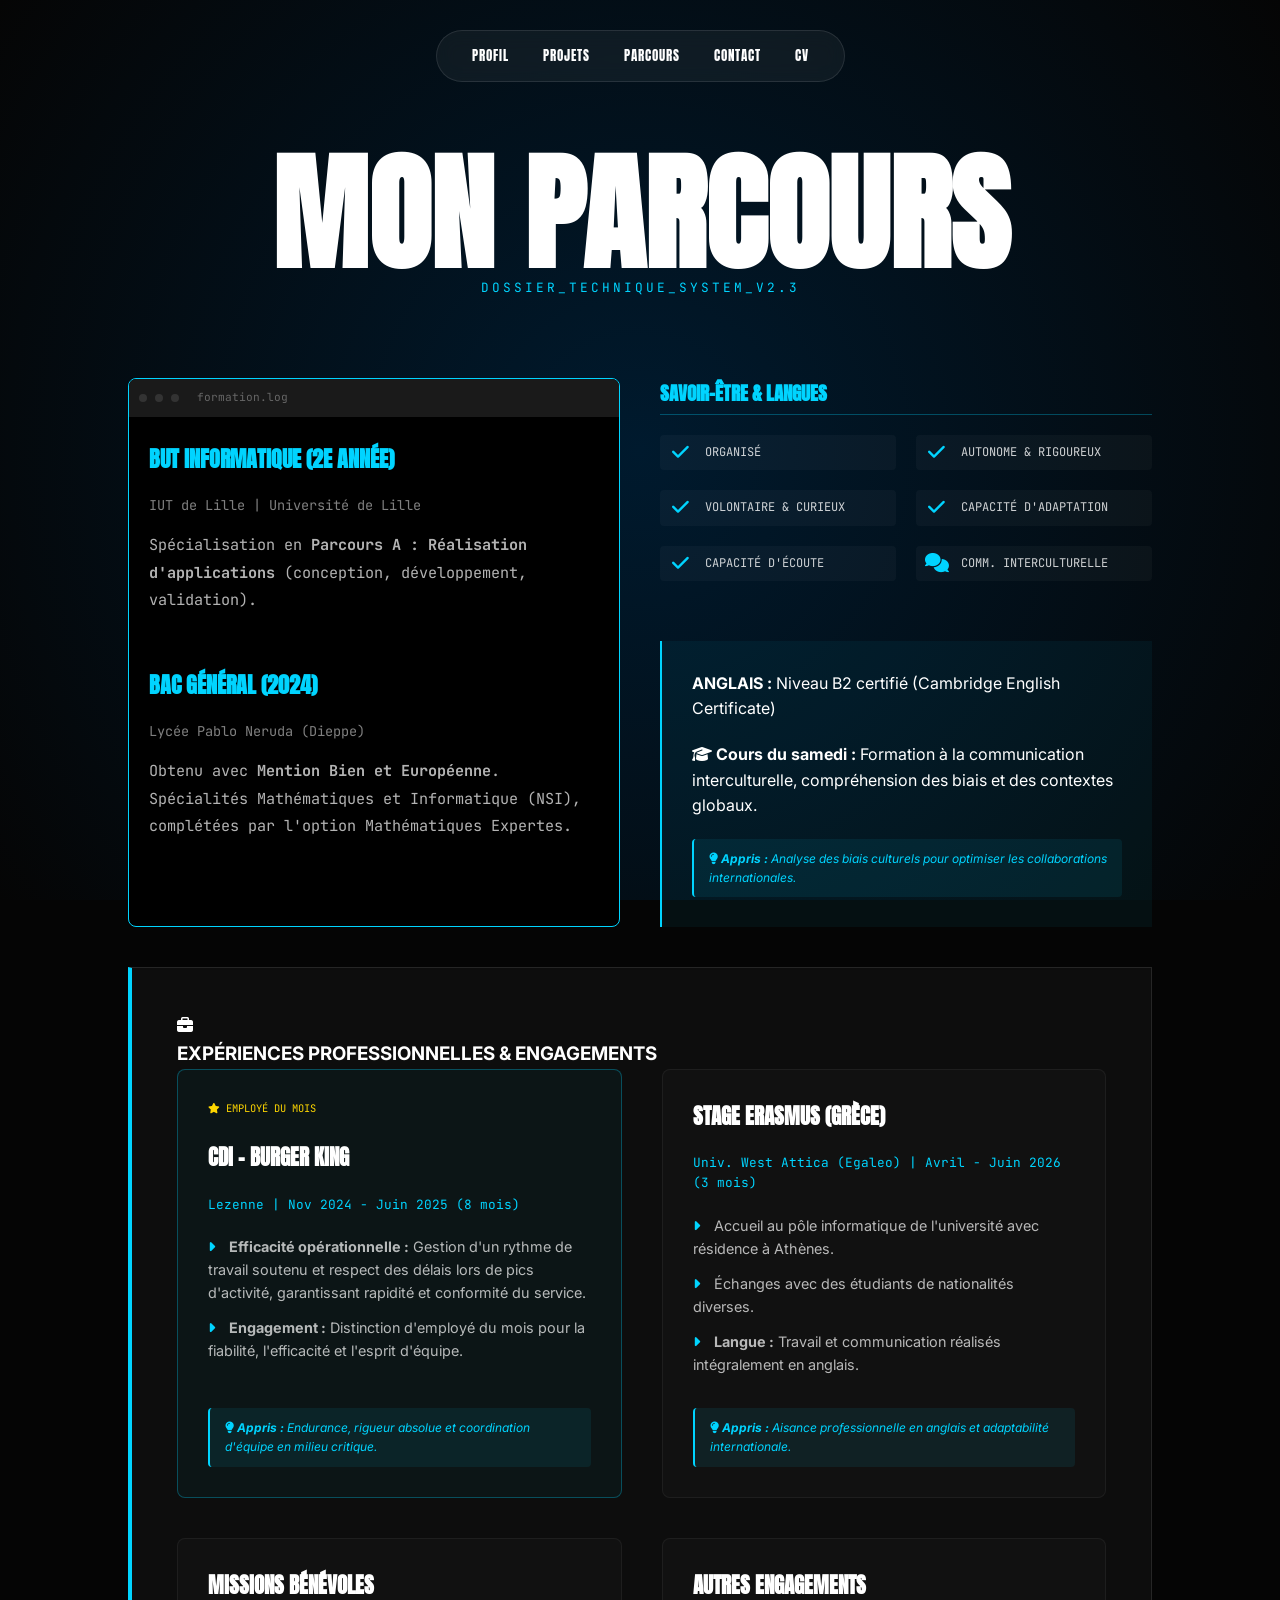
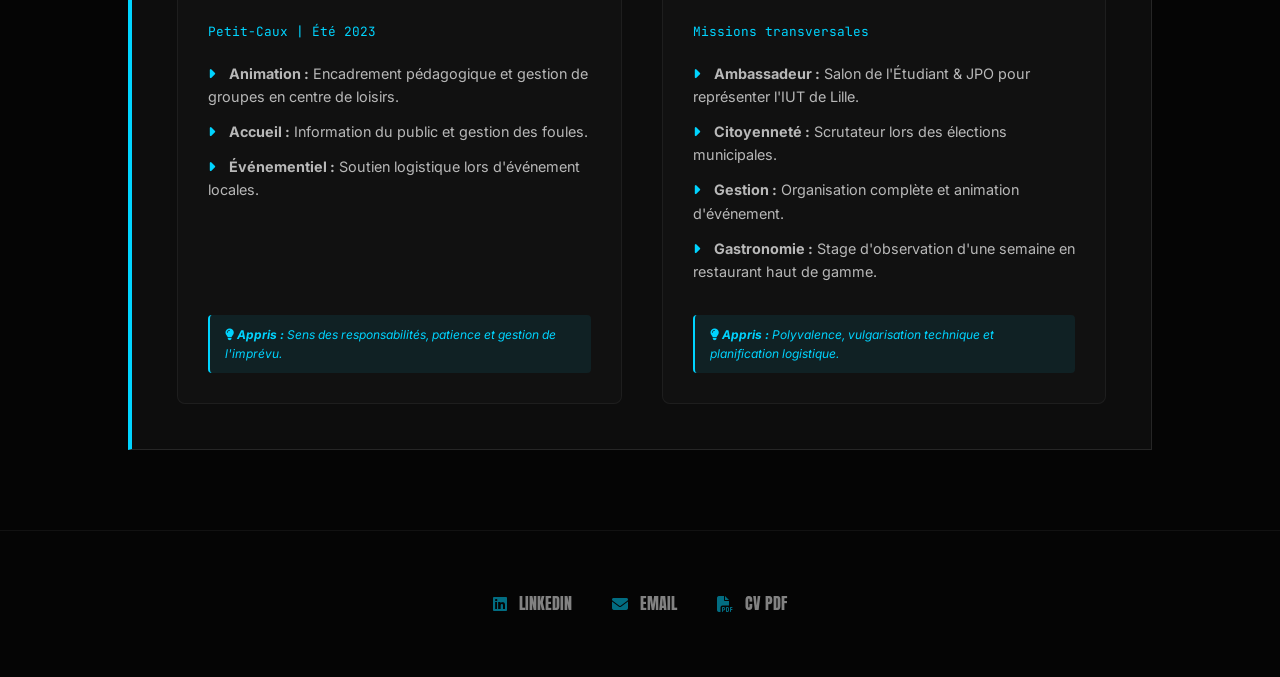
==== commit b180ce60: "Ajout page détails pour chaque projet et Modifications texte" ====
--- a/parcours.html
+++ b/parcours.html
@@ -82,7 +82,7 @@
                         <h4>CDI - BURGER KING</h4>
                         <p class="meta-exp">Lezenne | Nov 2024 - Juin 2025 (8 mois)</p>
                         <ul class="liste-points">
-                            <li><i class="fas fa-caret-right"></i> <strong>Excellence Opérationnelle :</strong> Gestion des services à flux tendu sous haute pression, garantissant la rapidité et la conformité.</li>
+                            <li><i class="fas fa-caret-right"></i> <strong>Efficacité opérationnelle :</strong> Gestion d'un rythme de travail soutenu et respect des délais lors de pics d'activité, garantissant rapidité et conformité du service.</li>
                             <li><i class="fas fa-caret-right"></i> <strong>Engagement :</strong> Distinction d'employé du mois pour la fiabilité, l'efficacité et l'esprit d'équipe.</li>
                         </ul>
                         <p class="appris-text"><i class="fas fa-lightbulb"></i> <strong>Appris :</strong> Endurance, rigueur absolue et coordination d'équipe en milieu critique.</p>
@@ -90,10 +90,10 @@
 
                     <div class="detail-exp">
                         <h4>STAGE ERASMUS (GRÈCE)</h4>
-                        <p class="meta-exp">Univ. West Attica (Egaleo) | Avril - Juin</p>
+                        <p class="meta-exp">Univ. West Attica (Egaleo) | Avril - Juin 2026 (3 mois) </p>
                         <ul class="liste-points">
-                            <li><i class="fas fa-caret-right"></i> Accueil au pôle informatique de l'université pendant 3 mois avec résidence à Athènes.</li>
-                            <li><i class="fas fa-caret-right"></i> Collaboration technique et échanges avec des étudiants de nationalités diverses.</li>
+                            <li><i class="fas fa-caret-right"></i> Accueil au pôle informatique de l'université avec résidence à Athènes.</li>
+                            <li><i class="fas fa-caret-right"></i> Échanges avec des étudiants de nationalités diverses.</li>
                             <li><i class="fas fa-caret-right"></i> <strong>Langue :</strong> Travail et communication réalisés intégralement en anglais.</li>
                         </ul>
                         <p class="appris-text"><i class="fas fa-lightbulb"></i> <strong>Appris :</strong> Aisance professionnelle en anglais et adaptabilité internationale.</p>
@@ -104,8 +104,8 @@
                         <p class="meta-exp">Petit-Caux | Été 2023</p>
                         <ul class="liste-points">
                             <li><i class="fas fa-caret-right"></i> <strong>Animation :</strong> Encadrement pédagogique et gestion de groupes en centre de loisirs.</li>
-                            <li><i class="fas fa-caret-right"></i> <strong>Accueil :</strong> Information du public et gestion des flux dans un domaine culturel.</li>
-                            <li><i class="fas fa-caret-right"></i> <strong>Événementiel :</strong> Soutien logistique lors de manifestations locales.</li>
+                            <li><i class="fas fa-caret-right"></i> <strong>Accueil :</strong> Information du public et gestion des foules.</li>
+                            <li><i class="fas fa-caret-right"></i> <strong>Événementiel :</strong> Soutien logistique lors d'événement locales.</li>
                         </ul>
                         <p class="appris-text"><i class="fas fa-lightbulb"></i> <strong>Appris :</strong> Sens des responsabilités, patience et gestion de l'imprévu.</p>
                     </div>
@@ -115,8 +115,8 @@
                         <p class="meta-exp">Missions transversales</p>
                         <ul class="liste-points">
                             <li><i class="fas fa-caret-right"></i> <strong>Ambassadeur :</strong> Salon de l'Étudiant & JPO pour représenter l'IUT de Lille.</li>
-                            <li><i class="fas fa-caret-right"></i> <strong>Citoyenneté :</strong> Scrutateur lors des élections municipales (rigueur procédurale).</li>
-                            <li><i class="fas fa-caret-right"></i> <strong>Gestion :</strong> Organisation complète et animation d'une baby shower.</li>
+                            <li><i class="fas fa-caret-right"></i> <strong>Citoyenneté :</strong> Scrutateur lors des élections municipales.</li>
+                            <li><i class="fas fa-caret-right"></i> <strong>Gestion :</strong> Organisation complète et animation d'événement.</li>
                             <li><i class="fas fa-caret-right"></i> <strong>Gastronomie :</strong> Stage d'observation d'une semaine en restaurant haut de gamme.</li>
                         </ul>
                         <p class="appris-text"><i class="fas fa-lightbulb"></i> <strong>Appris :</strong> Polyvalence, vulgarisation technique et planification logistique.</p>
--- a/css/common.css
+++ b/css/common.css
@@ -219,4 +219,40 @@
     50%, 70% { transform: translateX(-200%); }
     75%, 95% { transform: translateX(-300%); }
     100% { transform: translateX(0); }
+}
+
+/* --- RESPONSIVE GLOBAL --- */
+@media (max-width: 768px) {
+    .titre-principal {
+        font-size: 3.5rem; /* Réduction du titre 8rem */
+        text-align: center;
+    }
+
+    .entete-page {
+        padding-top: 100px;
+    }
+
+    .barre-navigation {
+        padding: 15px;
+    }
+
+    .liens-navigation {
+        padding: 8px 10px;
+        display: flex;
+        justify-content: center;
+        width: 95%;
+    }
+
+    .liens-navigation a {
+        font-size: 0.65rem;
+        padding: 5px 8px;
+    }
+
+    .pied-page-minimal {
+        padding: 40px 5%;
+    }
+
+    .liens-externes-footer {
+        gap: 20px;
+    }
 }
--- a/css/parcours.css
+++ b/css/parcours.css
@@ -130,4 +130,65 @@
 
 @media (max-width: 900px) {
     .grille-parcours { grid-template-columns: 1fr; }
+}
+/* --- CORRECTIF RESPONSIVE DÉDIÉ PARCOURS --- */
+@media (max-width: 950px) {
+    .section-contenu-parcours {
+        padding: 40px 5%; /* Réduction des marges latérales pour gagner de la place */
+        gap: 30px;
+    }
+
+    .grille-parcours {
+        grid-template-columns: 1fr; /* Passage en une seule colonne obligatoire */
+        gap: 30px;
+    }
+
+    .bloc-parcours {
+        padding: 20px; /* Moins de padding interne dans les blocs */
+    }
+
+    /* Ajustement du terminal sur mobile */
+    .contenu-terminal {
+        padding: 15px;
+        font-size: 0.75rem; /* Texte légèrement plus petit pour éviter les retours à la ligne */
+    }
+
+    /* Force les expériences professionnelles à s'empiler proprement */
+    .grille-experiences {
+        grid-template-columns: 1fr; 
+        gap: 20px;
+    }
+
+    .carte-projet {
+        padding: 20px; /* Réduction du padding du bloc bleu */
+    }
+
+    .detail-exp {
+        padding: 20px;
+    }
+
+    /* Ajustement des badges et icônes */
+    .liste-logiciels {
+        grid-template-columns: 1fr 1fr; /* 2 colonnes de badges au lieu d'une grille large */
+        gap: 10px;
+    }
+
+    .langue-box {
+        margin-top: 30px;
+        padding: 20px;
+    }
+
+    .item-parcours h3 {
+        font-size: 1.1rem;
+    }
+}
+
+@media (max-width: 480px) {
+    .liste-logiciels {
+        grid-template-columns: 1fr; /* 1 seule colonne de badges sur très petit écran */
+    }
+    
+    .detail-exp h4 {
+        font-size: 1.1rem;
+    }
 }
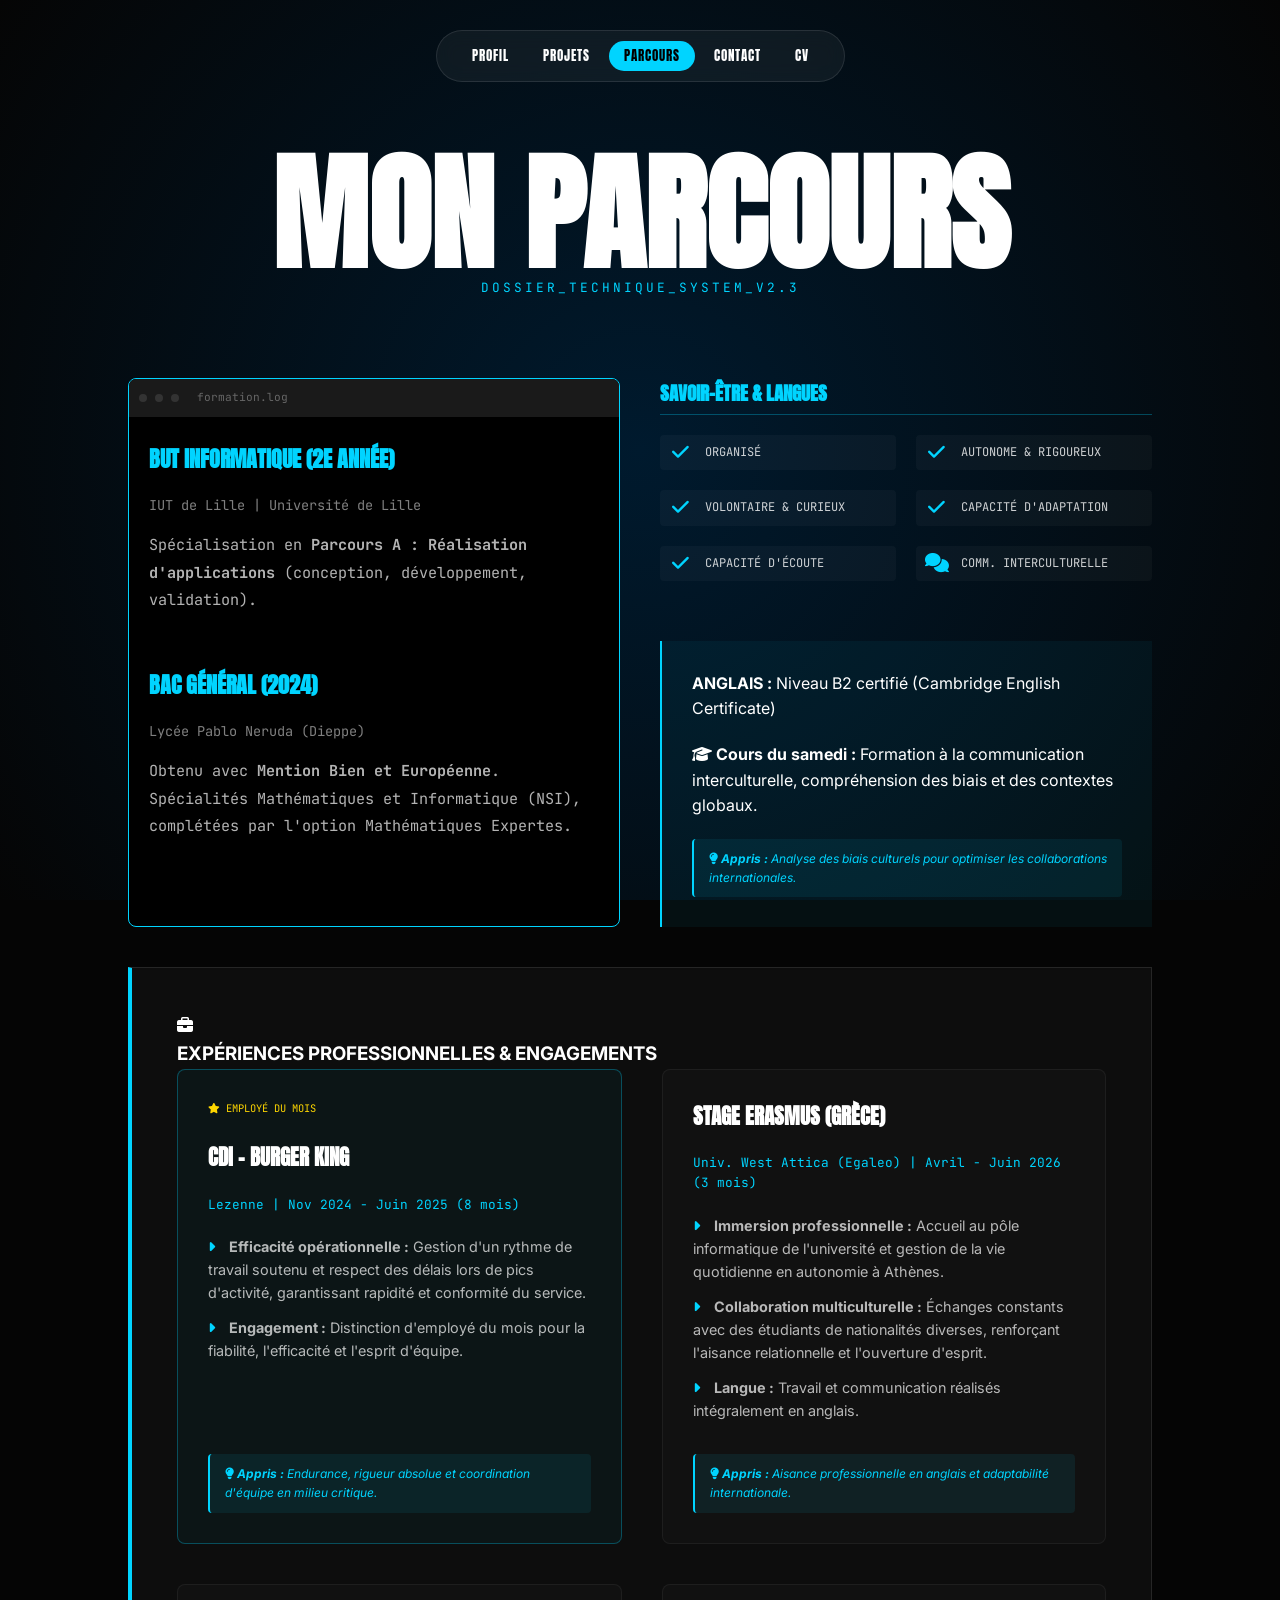
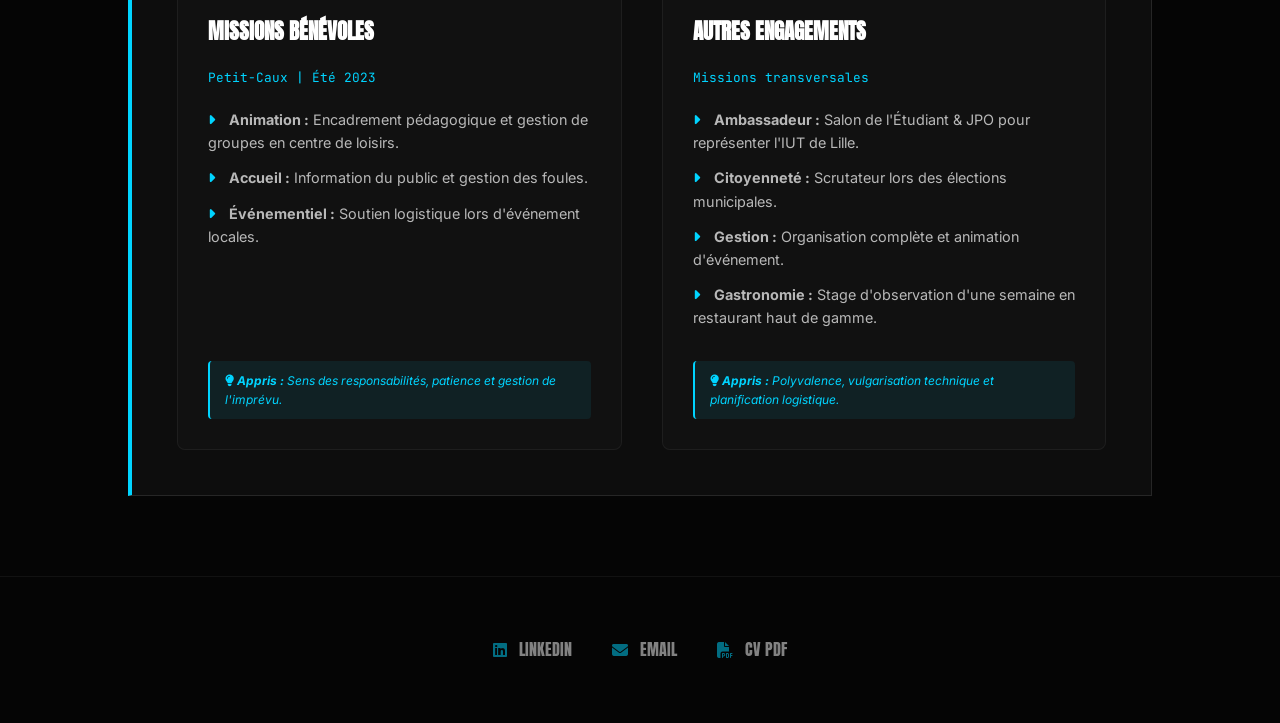
==== commit 9853a42f: "Ajout de projets" ====
--- a/parcours.html
+++ b/parcours.html
@@ -15,8 +15,8 @@
     <div class="liens-navigation">
         <a href="index.html">PROFIL</a>
         <a href="projets.html">PROJETS</a>
-        <a href="parcours.html">PARCOURS</a>
-        <a href="mailto:couraudonlucas01@gmail.com">CONTACT</a>
+        <a href="parcours.html" class="actif">PARCOURS</a>
+        <a href="mailto:contact@lucascouraudon.fr">CONTACT</a>
         <a href="docs/CV-CouraudonLucas.pdf" download>CV</a>
     </div>
 </nav>
@@ -92,8 +92,8 @@
                         <h4>STAGE ERASMUS (GRÈCE)</h4>
                         <p class="meta-exp">Univ. West Attica (Egaleo) | Avril - Juin 2026 (3 mois) </p>
                         <ul class="liste-points">
-                            <li><i class="fas fa-caret-right"></i> Accueil au pôle informatique de l'université avec résidence à Athènes.</li>
-                            <li><i class="fas fa-caret-right"></i> Échanges avec des étudiants de nationalités diverses.</li>
+                            <li><i class="fas fa-caret-right"></i> <strong>Immersion professionnelle :</strong> Accueil au pôle informatique de l'université et gestion de la vie quotidienne en autonomie à Athènes.</li>
+                            <li><i class="fas fa-caret-right"></i> <strong>Collaboration multiculturelle :</strong> Échanges constants avec des étudiants de nationalités diverses, renforçant l'aisance relationnelle et l'ouverture d'esprit.</li>
                             <li><i class="fas fa-caret-right"></i> <strong>Langue :</strong> Travail et communication réalisés intégralement en anglais.</li>
                         </ul>
                         <p class="appris-text"><i class="fas fa-lightbulb"></i> <strong>Appris :</strong> Aisance professionnelle en anglais et adaptabilité internationale.</p>
@@ -131,7 +131,7 @@
 <footer class="pied-page-minimal">
     <div class="liens-externes-footer">
         <a href="https://www.linkedin.com/in/lucas-couraudon-b217b035a/" target="_blank"><i class="fab fa-linkedin"></i> LINKEDIN</a>
-        <a href="mailto:couraudonlucas01@gmail.com"><i class="fas fa-envelope"></i> EMAIL</a>
+        <a href="mailto:contact@lucascouraudon.fr"><i class="fas fa-envelope"></i> EMAIL</a>
         <a href="docs/CV-CouraudonLucas.pdf" download><i class="fas fa-file-pdf"></i> CV PDF</a>
     </div>
 </footer>
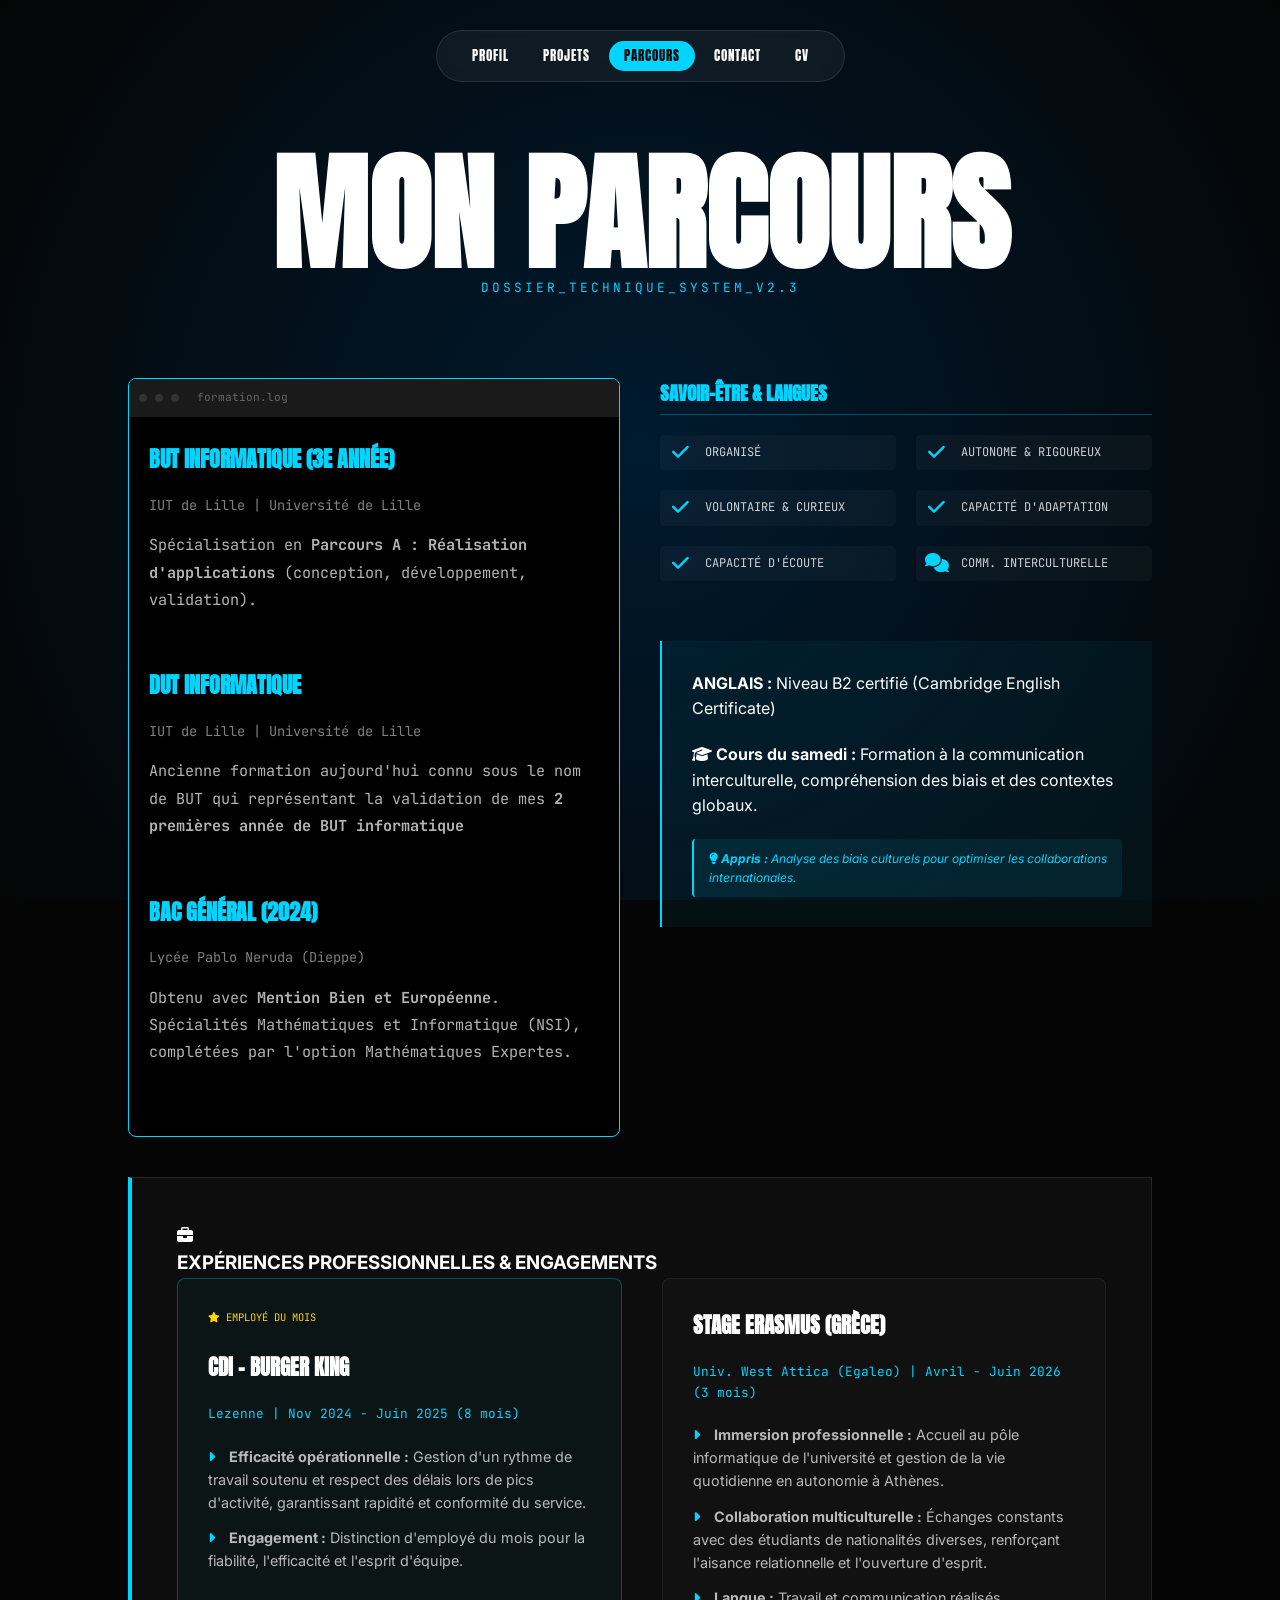
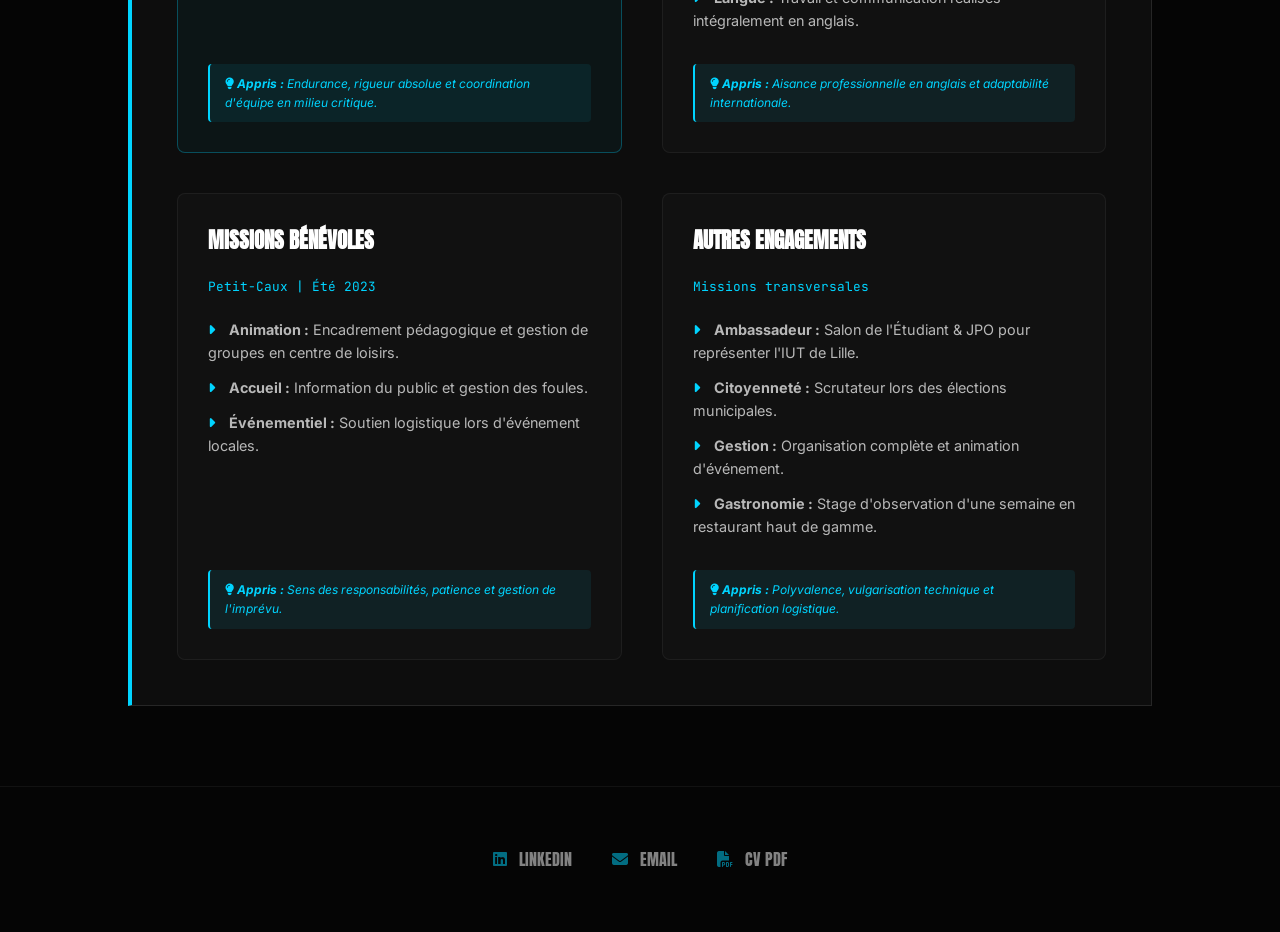
==== commit 2a34d469: "Correction année universitaire" ====
--- a/parcours.html
+++ b/parcours.html
@@ -36,9 +36,14 @@
             </div>
             <div class="contenu-terminal">
                 <div class="item-parcours">
-                    <h3>BUT INFORMATIQUE (2E ANNÉE)</h3>
+                    <h3>BUT INFORMATIQUE (3E ANNÉE)</h3>
                     <p class="institution">IUT de Lille | Université de Lille</p>
                     <p class="description-longue">Spécialisation en <strong>Parcours A : Réalisation d'applications</strong> (conception, développement, validation).</p>
+                </div>
+                 <div class="item-parcours">
+                    <h3>DUT INFORMATIQUE </h3>
+                    <p class="institution">IUT de Lille | Université de Lille</p>
+                    <p class="description-longue">Ancienne formation aujourd'hui connu sous le nom de BUT qui représentant la validation de mes <strong>2 premières année de BUT informatique</strong></p>
                 </div>
                 <div class="item-parcours">
                     <h3>BAC GÉNÉRAL (2024)</h3>
